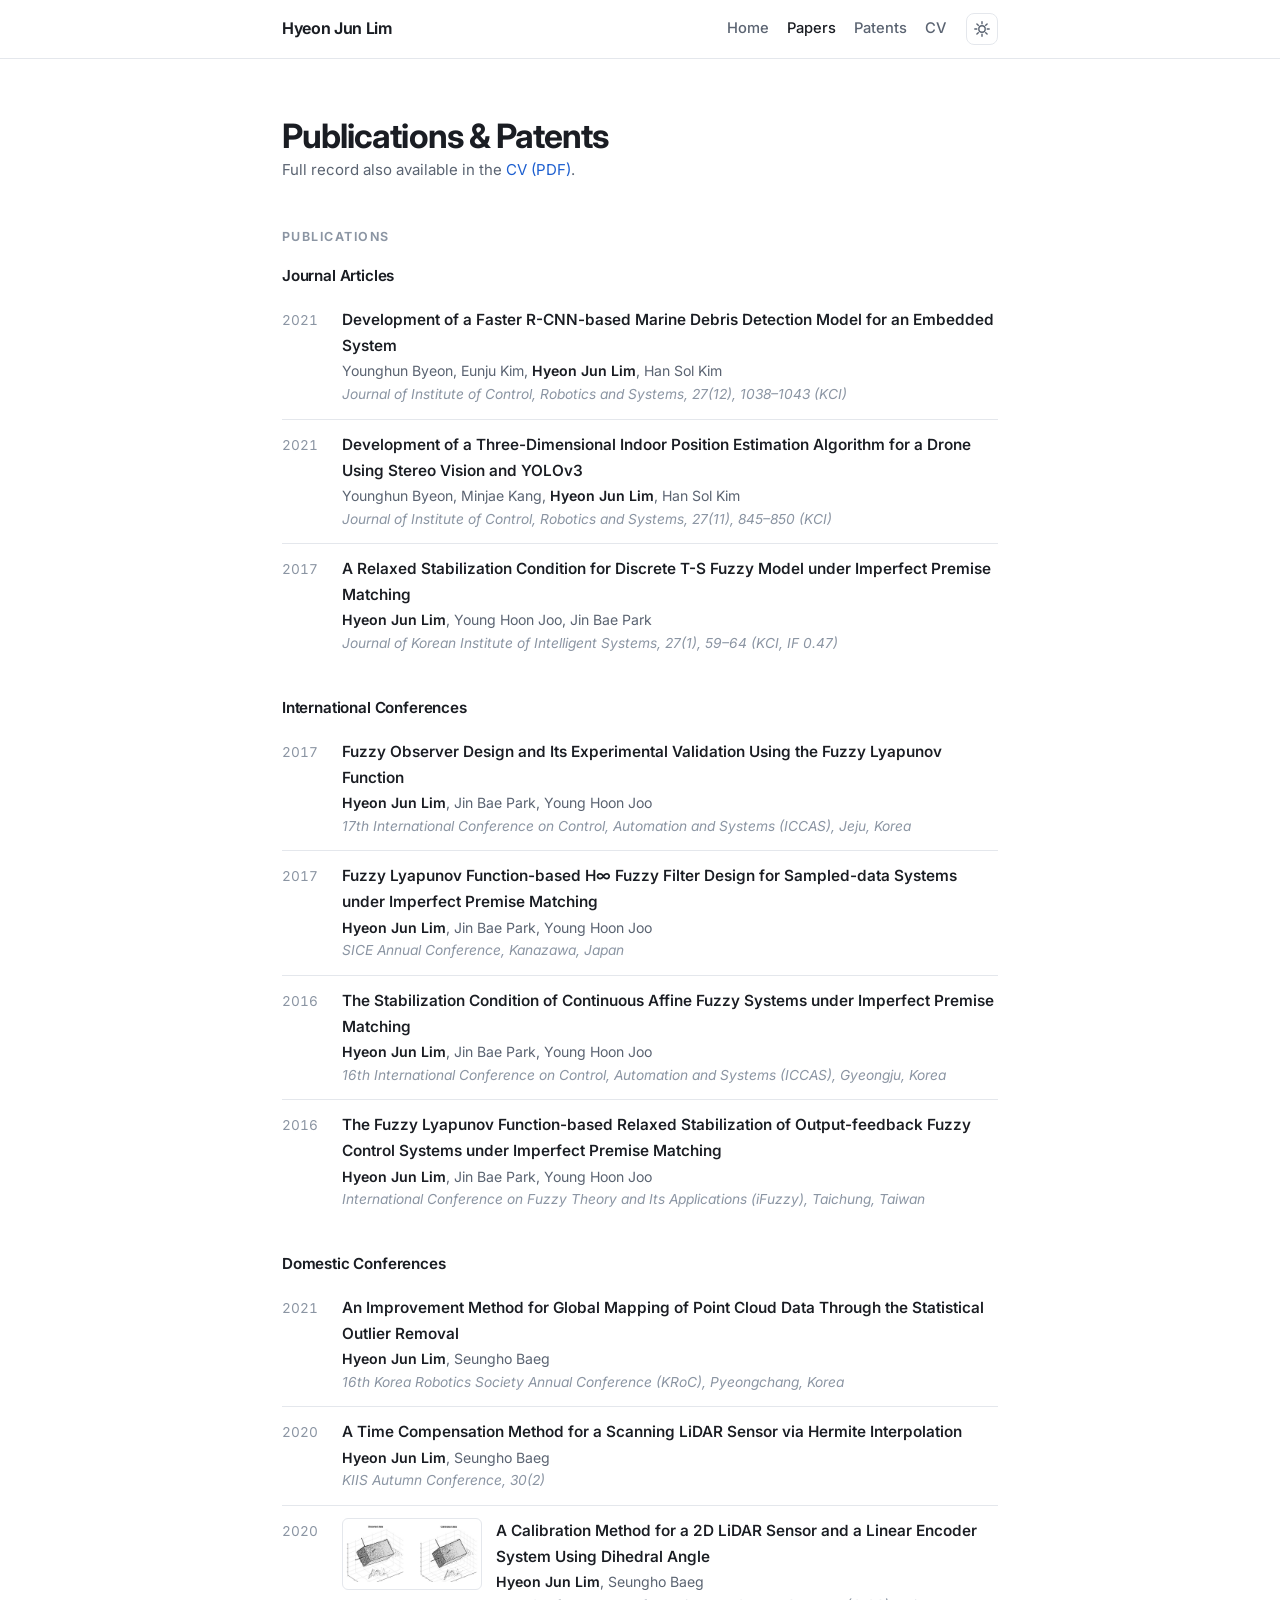
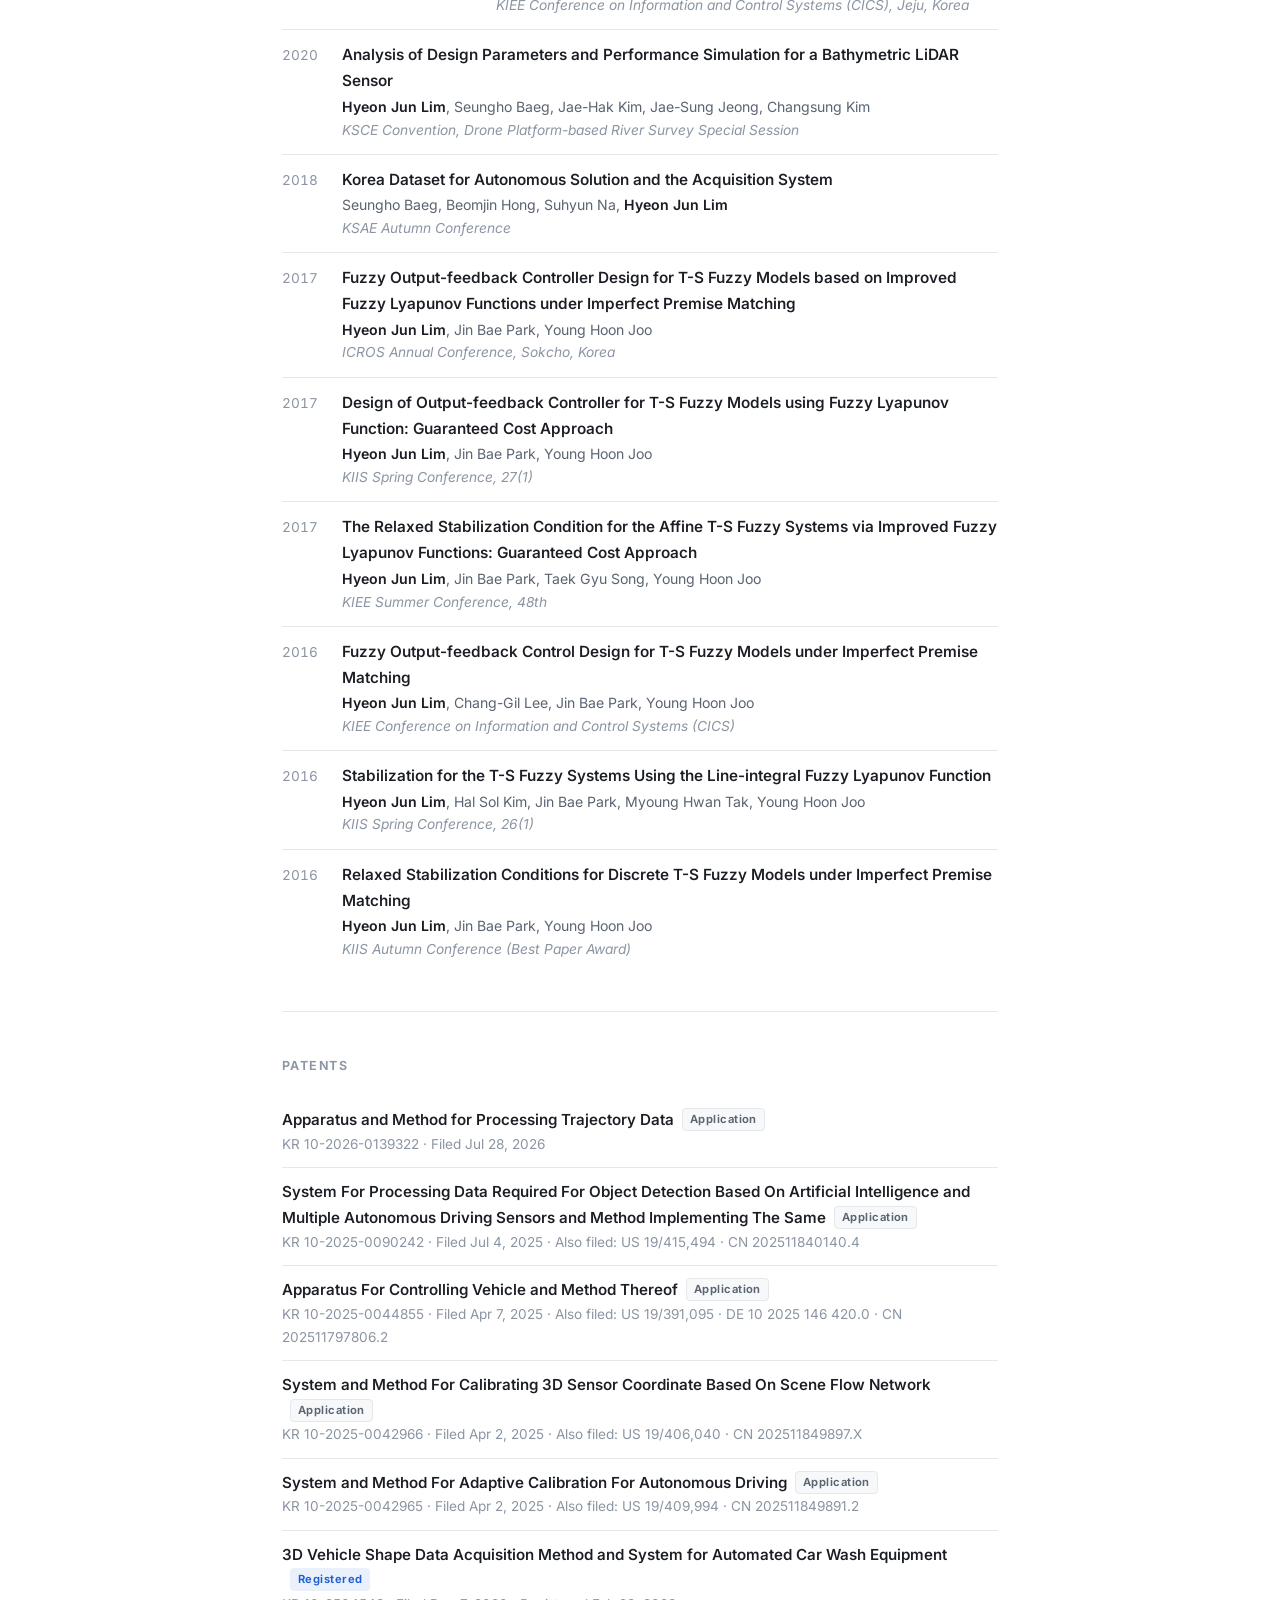
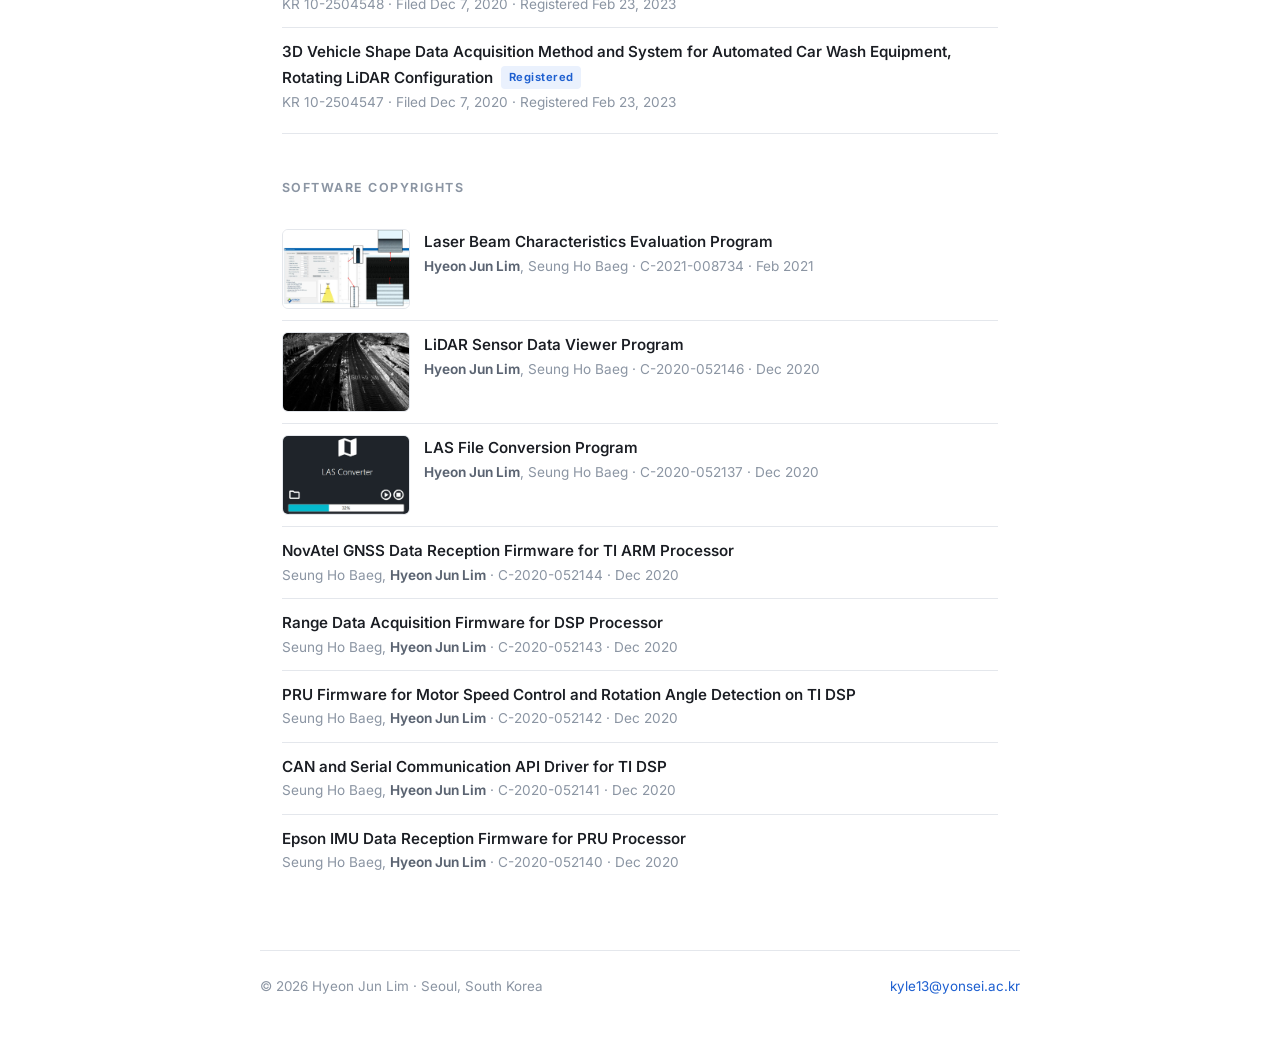
==== publications.html @ a2771a83 "Rebuild publications and patents from the verified archive Reconciled against hjlim_research_output," ====
<!doctype html>
<html lang="en" >
<head>
<meta charset="utf-8">
<meta name="viewport" content="width=device-width, initial-scale=1">
<title>Publications — Hyeon Jun Lim</title>
<meta name="description" content="Publications, patents, and software copyrights by Hyeon Jun Lim.">
<meta name="author" content="Hyeon Jun Lim">
<meta property="og:type" content="website">
<meta property="og:title" content="Publications — Hyeon Jun Lim">
<meta property="og:description" content="Publications, patents, and software copyrights by Hyeon Jun Lim.">
<meta property="og:url" content="https://run-kyle.github.io">
<meta name="twitter:card" content="summary">

<link rel="preconnect" href="https://fonts.googleapis.com">
<link rel="preconnect" href="https://fonts.gstatic.com" crossorigin>
<link href="https://fonts.googleapis.com/css2?family=Inter:wght@400;500;600;700&display=swap" rel="stylesheet">
<link rel="stylesheet" href="assets/css/style.css?v=29887068">
<script>
  // Set the theme before first paint to avoid a flash.
  (function(){try{var t=localStorage.getItem('theme');if(t==='light'||t==='dark')document.documentElement.setAttribute('data-theme',t);}catch(e){}})();
</script>
</head>
<body>

<nav class="nav">
  <div class="nav-inner">
    <a class="nav-brand" href="index.html">Hyeon Jun Lim</a>
    <div class="nav-links"><a href="index.html">Home</a><a href="#publications">Papers</a><a href="#patents">Patents</a><a href="assets/files/cv.pdf">CV</a></div>
    <button class="theme-toggle" type="button" aria-label="Toggle color theme">
      <svg class="icon-sun" viewBox="0 0 16 16" aria-hidden="true"><circle cx="8" cy="8" r="3.2" fill="none" stroke="currentColor" stroke-width="1.4"/><path d="M8 .8v2M8 13.2v2M.8 8h2M13.2 8h2M2.9 2.9l1.4 1.4M11.7 11.7l1.4 1.4M13.1 2.9l-1.4 1.4M4.3 11.7l-1.4 1.4" stroke="currentColor" stroke-width="1.4" stroke-linecap="round"/></svg>
      <svg class="icon-moon" viewBox="0 0 16 16" aria-hidden="true"><path d="M13.5 9.6A5.8 5.8 0 0 1 6.4 2.5a5.8 5.8 0 1 0 7.1 7.1Z" fill="currentColor"/></svg>
    </button>
  </div>
</nav>
<header class="hero wrap" style="display:block;padding-bottom:0">
      <h1 class="hero-name">Publications &amp; Patents</h1>
      <div class="hero-meta">Full record also available in the <a href="assets/files/cv.pdf">CV (PDF)</a>.</div>
    </header>
<main class="wrap">
<section class="section" id="publications"><h2 class="section-title">Publications</h2><div class="pub-group"><h3>Journal Articles</h3><div class="pub">
      <div class="pub-year">2021</div>
      
      <div>
        <div class="pub-title">Development of a Faster R-CNN-based Marine Debris Detection Model for an Embedded System</div>
        <div class="pub-authors">Younghun Byeon, Eunju Kim, <span class="me">Hyeon Jun Lim</span>, Han Sol Kim</div>
        <div class="pub-venue">Journal of Institute of Control, Robotics and Systems, 27(12), 1038–1043 (KCI)</div>
      </div>
    </div>
<div class="pub">
      <div class="pub-year">2021</div>
      
      <div>
        <div class="pub-title">Development of a Three-Dimensional Indoor Position Estimation Algorithm for a Drone Using Stereo Vision and YOLOv3</div>
        <div class="pub-authors">Younghun Byeon, Minjae Kang, <span class="me">Hyeon Jun Lim</span>, Han Sol Kim</div>
        <div class="pub-venue">Journal of Institute of Control, Robotics and Systems, 27(11), 845–850 (KCI)</div>
      </div>
    </div>
<div class="pub">
      <div class="pub-year">2017</div>
      
      <div>
        <div class="pub-title">A Relaxed Stabilization Condition for Discrete T-S Fuzzy Model under Imperfect Premise Matching</div>
        <div class="pub-authors"><span class="me">Hyeon Jun Lim</span>, Young Hoon Joo, Jin Bae Park</div>
        <div class="pub-venue">Journal of Korean Institute of Intelligent Systems, 27(1), 59–64 (KCI, IF 0.47)</div>
      </div>
    </div></div>
<div class="pub-group"><h3>International Conferences</h3><div class="pub">
      <div class="pub-year">2017</div>
      
      <div>
        <div class="pub-title">Fuzzy Observer Design and Its Experimental Validation Using the Fuzzy Lyapunov Function</div>
        <div class="pub-authors"><span class="me">Hyeon Jun Lim</span>, Jin Bae Park, Young Hoon Joo</div>
        <div class="pub-venue">17th International Conference on Control, Automation and Systems (ICCAS), Jeju, Korea</div>
      </div>
    </div>
<div class="pub">
      <div class="pub-year">2017</div>
      
      <div>
        <div class="pub-title">Fuzzy Lyapunov Function-based H∞ Fuzzy Filter Design for Sampled-data Systems under Imperfect Premise Matching</div>
        <div class="pub-authors"><span class="me">Hyeon Jun Lim</span>, Jin Bae Park, Young Hoon Joo</div>
        <div class="pub-venue">SICE Annual Conference, Kanazawa, Japan</div>
      </div>
    </div>
<div class="pub">
      <div class="pub-year">2016</div>
      
      <div>
        <div class="pub-title">The Stabilization Condition of Continuous Affine Fuzzy Systems under Imperfect Premise Matching</div>
        <div class="pub-authors"><span class="me">Hyeon Jun Lim</span>, Jin Bae Park, Young Hoon Joo</div>
        <div class="pub-venue">16th International Conference on Control, Automation and Systems (ICCAS), Gyeongju, Korea</div>
      </div>
    </div>
<div class="pub">
      <div class="pub-year">2016</div>
      
      <div>
        <div class="pub-title">The Fuzzy Lyapunov Function-based Relaxed Stabilization of Output-feedback Fuzzy Control Systems under Imperfect Premise Matching</div>
        <div class="pub-authors"><span class="me">Hyeon Jun Lim</span>, Jin Bae Park, Young Hoon Joo</div>
        <div class="pub-venue">International Conference on Fuzzy Theory and Its Applications (iFuzzy), Taichung, Taiwan</div>
      </div>
    </div></div>
<div class="pub-group"><h3>Domestic Conferences</h3><div class="pub">
      <div class="pub-year">2021</div>
      
      <div>
        <div class="pub-title">An Improvement Method for Global Mapping of Point Cloud Data Through the Statistical Outlier Removal</div>
        <div class="pub-authors"><span class="me">Hyeon Jun Lim</span>, Seungho Baeg</div>
        <div class="pub-venue">16th Korea Robotics Society Annual Conference (KRoC), Pyeongchang, Korea</div>
      </div>
    </div>
<div class="pub">
      <div class="pub-year">2020</div>
      
      <div>
        <div class="pub-title">A Time Compensation Method for a Scanning LiDAR Sensor via Hermite Interpolation</div>
        <div class="pub-authors"><span class="me">Hyeon Jun Lim</span>, Seungho Baeg</div>
        <div class="pub-venue">KIIS Autumn Conference, 30(2)</div>
      </div>
    </div>
<div class="pub">
      <div class="pub-year">2020</div>
      <img class="pub-thumb" src="assets/img/pubs/dihedral-calibration.jpg" alt="Figure from A Calibration Method for a 2D LiDAR Sensor and a Linear Encoder System Using Dihedral Angle" loading="lazy">
      <div>
        <div class="pub-title">A Calibration Method for a 2D LiDAR Sensor and a Linear Encoder System Using Dihedral Angle</div>
        <div class="pub-authors"><span class="me">Hyeon Jun Lim</span>, Seungho Baeg</div>
        <div class="pub-venue">KIEE Conference on Information and Control Systems (CICS), Jeju, Korea</div>
      </div>
    </div>
<div class="pub">
      <div class="pub-year">2020</div>
      
      <div>
        <div class="pub-title">Analysis of Design Parameters and Performance Simulation for a Bathymetric LiDAR Sensor</div>
        <div class="pub-authors"><span class="me">Hyeon Jun Lim</span>, Seungho Baeg, Jae-Hak Kim, Jae-Sung Jeong, Changsung Kim</div>
        <div class="pub-venue">KSCE Convention, Drone Platform-based River Survey Special Session</div>
      </div>
    </div>
<div class="pub">
      <div class="pub-year">2018</div>
      
      <div>
        <div class="pub-title">Korea Dataset for Autonomous Solution and the Acquisition System</div>
        <div class="pub-authors">Seungho Baeg, Beomjin Hong, Suhyun Na, <span class="me">Hyeon Jun Lim</span></div>
        <div class="pub-venue">KSAE Autumn Conference</div>
      </div>
    </div>
<div class="pub">
      <div class="pub-year">2017</div>
      
      <div>
        <div class="pub-title">Fuzzy Output-feedback Controller Design for T-S Fuzzy Models based on Improved Fuzzy Lyapunov Functions under Imperfect Premise Matching</div>
        <div class="pub-authors"><span class="me">Hyeon Jun Lim</span>, Jin Bae Park, Young Hoon Joo</div>
        <div class="pub-venue">ICROS Annual Conference, Sokcho, Korea</div>
      </div>
    </div>
<div class="pub">
      <div class="pub-year">2017</div>
      
      <div>
        <div class="pub-title">Design of Output-feedback Controller for T-S Fuzzy Models using Fuzzy Lyapunov Function: Guaranteed Cost Approach</div>
        <div class="pub-authors"><span class="me">Hyeon Jun Lim</span>, Jin Bae Park, Young Hoon Joo</div>
        <div class="pub-venue">KIIS Spring Conference, 27(1)</div>
      </div>
    </div>
<div class="pub">
      <div class="pub-year">2017</div>
      
      <div>
        <div class="pub-title">The Relaxed Stabilization Condition for the Affine T-S Fuzzy Systems via Improved Fuzzy Lyapunov Functions: Guaranteed Cost Approach</div>
        <div class="pub-authors"><span class="me">Hyeon Jun Lim</span>, Jin Bae Park, Taek Gyu Song, Young Hoon Joo</div>
        <div class="pub-venue">KIEE Summer Conference, 48th</div>
      </div>
    </div>
<div class="pub">
      <div class="pub-year">2016</div>
      
      <div>
        <div class="pub-title">Fuzzy Output-feedback Control Design for T-S Fuzzy Models under Imperfect Premise Matching</div>
        <div class="pub-authors"><span class="me">Hyeon Jun Lim</span>, Chang-Gil Lee, Jin Bae Park, Young Hoon Joo</div>
        <div class="pub-venue">KIEE Conference on Information and Control Systems (CICS)</div>
      </div>
    </div>
<div class="pub">
      <div class="pub-year">2016</div>
      
      <div>
        <div class="pub-title">Stabilization for the T-S Fuzzy Systems Using the Line-integral Fuzzy Lyapunov Function</div>
        <div class="pub-authors"><span class="me">Hyeon Jun Lim</span>, Hal Sol Kim, Jin Bae Park, Myoung Hwan Tak, Young Hoon Joo</div>
        <div class="pub-venue">KIIS Spring Conference, 26(1)</div>
      </div>
    </div>
<div class="pub">
      <div class="pub-year">2016</div>
      
      <div>
        <div class="pub-title">Relaxed Stabilization Conditions for Discrete T-S Fuzzy Models under Imperfect Premise Matching</div>
        <div class="pub-authors"><span class="me">Hyeon Jun Lim</span>, Jin Bae Park, Young Hoon Joo</div>
        <div class="pub-venue">KIIS Autumn Conference (Best Paper Award)</div>
      </div>
    </div></div></section>
<section class="section" id="patents"><h2 class="section-title">Patents</h2><div class="row">
    <div class="row-title">Apparatus and Method for Processing Trajectory Data<span class="badge">Application</span></div>
    <div class="row-meta">KR 10-2026-0139322 · Filed Jul 28, 2026</div>
  </div>
<div class="row">
    <div class="row-title">System For Processing Data Required For Object Detection Based On Artificial Intelligence and Multiple Autonomous Driving Sensors and Method Implementing The Same<span class="badge">Application</span></div>
    <div class="row-meta">KR 10-2025-0090242 · Filed Jul 4, 2025 · Also filed: US 19/415,494 · CN 202511840140.4</div>
  </div>
<div class="row">
    <div class="row-title">Apparatus For Controlling Vehicle and Method Thereof<span class="badge">Application</span></div>
    <div class="row-meta">KR 10-2025-0044855 · Filed Apr 7, 2025 · Also filed: US 19/391,095 · DE 10 2025 146 420.0 · CN 202511797806.2</div>
  </div>
<div class="row">
    <div class="row-title">System and Method For Calibrating 3D Sensor Coordinate Based On Scene Flow Network<span class="badge">Application</span></div>
    <div class="row-meta">KR 10-2025-0042966 · Filed Apr 2, 2025 · Also filed: US 19/406,040 · CN 202511849897.X</div>
  </div>
<div class="row">
    <div class="row-title">System and Method For Adaptive Calibration For Autonomous Driving<span class="badge">Application</span></div>
    <div class="row-meta">KR 10-2025-0042965 · Filed Apr 2, 2025 · Also filed: US 19/409,994 · CN 202511849891.2</div>
  </div>
<div class="row">
    <div class="row-title">3D Vehicle Shape Data Acquisition Method and System for Automated Car Wash Equipment<span class="badge badge--granted">Registered</span></div>
    <div class="row-meta">KR 10-2504548 · Filed Dec 7, 2020 · Registered Feb 23, 2023</div>
  </div>
<div class="row">
    <div class="row-title">3D Vehicle Shape Data Acquisition Method and System for Automated Car Wash Equipment, Rotating LiDAR Configuration<span class="badge badge--granted">Registered</span></div>
    <div class="row-meta">KR 10-2504547 · Filed Dec 7, 2020 · Registered Feb 23, 2023</div>
  </div></section>
<section class="section" id="software"><h2 class="section-title">Software Copyrights</h2><div class="row row--media">
    <img class="sw-thumb" src="assets/img/sw/laser-beam-evaluation.jpg" alt="Screen from Laser Beam Characteristics Evaluation Program" loading="lazy">
    <div>
      <div class="row-title">Laser Beam Characteristics Evaluation Program</div>
      <div class="row-meta"><span class="me">Hyeon Jun Lim</span>, Seung Ho Baeg · C-2021-008734 · Feb 2021</div>
    </div>
  </div>
<div class="row row--media">
    <img class="sw-thumb" src="assets/img/sw/lidar-data-viewer.jpg" alt="Screen from LiDAR Sensor Data Viewer Program" loading="lazy">
    <div>
      <div class="row-title">LiDAR Sensor Data Viewer Program</div>
      <div class="row-meta"><span class="me">Hyeon Jun Lim</span>, Seung Ho Baeg · C-2020-052146 · Dec 2020</div>
    </div>
  </div>
<div class="row row--media">
    <img class="sw-thumb" src="assets/img/sw/las-converter.jpg" alt="Screen from LAS File Conversion Program" loading="lazy">
    <div>
      <div class="row-title">LAS File Conversion Program</div>
      <div class="row-meta"><span class="me">Hyeon Jun Lim</span>, Seung Ho Baeg · C-2020-052137 · Dec 2020</div>
    </div>
  </div>
<div class="row row--media">
    
    <div>
      <div class="row-title">NovAtel GNSS Data Reception Firmware for TI ARM Processor</div>
      <div class="row-meta">Seung Ho Baeg, <span class="me">Hyeon Jun Lim</span> · C-2020-052144 · Dec 2020</div>
    </div>
  </div>
<div class="row row--media">
    
    <div>
      <div class="row-title">Range Data Acquisition Firmware for DSP Processor</div>
      <div class="row-meta">Seung Ho Baeg, <span class="me">Hyeon Jun Lim</span> · C-2020-052143 · Dec 2020</div>
    </div>
  </div>
<div class="row row--media">
    
    <div>
      <div class="row-title">PRU Firmware for Motor Speed Control and Rotation Angle Detection on TI DSP</div>
      <div class="row-meta">Seung Ho Baeg, <span class="me">Hyeon Jun Lim</span> · C-2020-052142 · Dec 2020</div>
    </div>
  </div>
<div class="row row--media">
    
    <div>
      <div class="row-title">CAN and Serial Communication API Driver for TI DSP</div>
      <div class="row-meta">Seung Ho Baeg, <span class="me">Hyeon Jun Lim</span> · C-2020-052141 · Dec 2020</div>
    </div>
  </div>
<div class="row row--media">
    
    <div>
      <div class="row-title">Epson IMU Data Reception Firmware for PRU Processor</div>
      <div class="row-meta">Seung Ho Baeg, <span class="me">Hyeon Jun Lim</span> · C-2020-052140 · Dec 2020</div>
    </div>
  </div></section>


</main>

<footer class="footer wrap">
  <div>© 2026 Hyeon Jun Lim · Seoul, South Korea</div>
  <div><a href="mailto:kyle13@yonsei.ac.kr">kyle13@yonsei.ac.kr</a></div>
</footer>
<script src="assets/js/main.js?v=89ead898"></script>
</body>
</html>
---- assets/css/style.css ----
/* ============================================================
   Hyeon Jun Lim — personal site
   Palette + layout tokens
   ============================================================ */
:root {
  --bg:            #ffffff;
  --bg-soft:       #f7f8fa;
  --bg-elev:       #ffffff;
  --text:          #1a1d23;
  --text-muted:    #5b6472;
  --text-faint:    #8b95a3;
  --border:        #e4e7ec;
  --border-strong: #cfd4dc;
  --accent:        #1d5fd0;
  --accent-soft:   #eaf1fd;
  --shadow:        0 1px 2px rgba(16,24,40,.05), 0 4px 16px rgba(16,24,40,.06);
  --radius:        12px;
  --maxw:          760px;
  --font-sans:     "Inter", -apple-system, BlinkMacSystemFont, "Segoe UI", "Pretendard", "Apple SD Gothic Neo", "Noto Sans KR", sans-serif;
  --font-serif:    "Iowan Old Style", "Palatino Linotype", Georgia, serif;
}

:root[data-theme="dark"] {
  --bg:            #0f1216;
  --bg-soft:       #161a20;
  --bg-elev:       #171b22;
  --text:          #e6e9ee;
  --text-muted:    #a4adbb;
  --text-faint:    #7a8494;
  --border:        #262c36;
  --border-strong: #363d49;
  --accent:        #6fa5ff;
  --accent-soft:   #17233a;
  --shadow:        0 1px 2px rgba(0,0,0,.4), 0 4px 18px rgba(0,0,0,.35);
}

@media (prefers-color-scheme: dark) {
  :root:not([data-theme="light"]) {
    --bg:            #0f1216;
    --bg-soft:       #161a20;
    --bg-elev:       #171b22;
    --text:          #e6e9ee;
    --text-muted:    #a4adbb;
    --text-faint:    #7a8494;
    --border:        #262c36;
    --border-strong: #363d49;
    --accent:        #6fa5ff;
    --accent-soft:   #17233a;
    --shadow:        0 1px 2px rgba(0,0,0,.4), 0 4px 18px rgba(0,0,0,.35);
  }
}

* { box-sizing: border-box; }

html { -webkit-text-size-adjust: 100%; scroll-behavior: smooth; scroll-padding-top: 84px; }

body {
  margin: 0;
  background: var(--bg);
  color: var(--text);
  font-family: var(--font-sans);
  font-size: 16px;
  line-height: 1.7;
  -webkit-font-smoothing: antialiased;
  transition: background-color .2s ease, color .2s ease;
}

a { color: var(--accent); text-decoration: none; }
a:hover { text-decoration: underline; text-underline-offset: 2px; }

img { max-width: 100%; }

h1, h2, h3, h4 { line-height: 1.25; margin: 0; font-weight: 650; letter-spacing: -.011em; }

/* ---------- Layout ---------- */
.wrap { max-width: var(--maxw); margin: 0 auto; padding: 0 22px; }

.section { padding: 46px 0 8px; }
.section + .section { border-top: 1px solid var(--border); }

.section-title {
  font-size: .78rem;
  text-transform: uppercase;
  letter-spacing: .12em;
  color: var(--text-faint);
  font-weight: 650;
  margin-bottom: 22px;
}

/* ---------- Nav ---------- */
.nav {
  position: sticky; top: 0; z-index: 50;
  background: color-mix(in srgb, var(--bg) 86%, transparent);
  backdrop-filter: saturate(180%) blur(12px);
  border-bottom: 1px solid var(--border);
}
.nav-inner {
  max-width: var(--maxw); margin: 0 auto; padding: 0 22px;
  height: 58px; display: flex; align-items: center; gap: 20px;
}
.nav-brand { font-weight: 650; letter-spacing: -.02em; color: var(--text); margin-right: auto; }
.nav-brand:hover { text-decoration: none; color: var(--accent); }
.nav-links { display: flex; gap: 18px; align-items: center; }
.nav-links a { color: var(--text-muted); font-size: .92rem; font-weight: 500; }
.nav-links a:hover, .nav-links a.active { color: var(--text); text-decoration: none; }
.theme-toggle {
  background: none; border: 1px solid var(--border); color: var(--text-muted);
  width: 32px; height: 32px; border-radius: 8px; cursor: pointer;
  display: inline-flex; align-items: center; justify-content: center; padding: 0;
}
.theme-toggle:hover { color: var(--text); border-color: var(--border-strong); }
.theme-toggle svg { width: 16px; height: 16px; }
:root[data-theme="dark"] .icon-sun { display: none; }
.icon-moon { display: none; }
:root[data-theme="dark"] .icon-moon { display: block; }
@media (prefers-color-scheme: dark) {
  :root:not([data-theme="light"]) .icon-sun { display: none; }
  :root:not([data-theme="light"]) .icon-moon { display: block; }
}

/* ---------- Hero ---------- */
/* Keep .wrap's horizontal padding — the shorthand would otherwise zero it,
   which shows up as the header touching both edges on narrow screens. */
.hero { padding: 56px 22px 6px; display: flex; gap: 32px; align-items: flex-start; }
.hero-photo {
  width: 156px; height: 156px; flex: none; border-radius: 50%;
  object-fit: cover; border: 1px solid var(--border); box-shadow: var(--shadow);
  background: var(--bg-soft);
}
.hero-photo--placeholder {
  display: flex; align-items: center; justify-content: center;
  font-family: var(--font-sans); font-size: 2.4rem; font-weight: 600; color: var(--text-faint);
  letter-spacing: .02em;
}
.hero-name { font-family: var(--font-sans); font-size: 2.1rem; font-weight: 700; letter-spacing: -.028em; }
.hero-name .local { color: var(--text-faint); font-size: 1.15rem; font-weight: 400; margin-left: 10px; }
.hero-role { color: var(--text); font-weight: 550; margin-top: 8px; }
.hero-meta { color: var(--text-muted); font-size: .94rem; }

.links { display: flex; flex-wrap: wrap; gap: 8px; margin-top: 16px; }
.link-chip {
  display: inline-flex; align-items: center; gap: 7px;
  padding: 5px 11px; border: 1px solid var(--border); border-radius: 999px;
  font-size: .85rem; color: var(--text-muted); background: var(--bg-elev);
}
.link-chip:hover { color: var(--accent); border-color: var(--accent); text-decoration: none; }
.link-chip svg { width: 14px; height: 14px; }

.bio p { margin: 0 0 14px; color: var(--text-muted); }
.bio strong { color: var(--text); font-weight: 600; }

/* ---------- Tags ---------- */
.tags { display: flex; flex-wrap: wrap; gap: 7px; }
.tag {
  font-size: .78rem; padding: 3px 10px; border-radius: 6px;
  background: var(--accent-soft); color: var(--accent); font-weight: 500;
}
.tag--plain { background: var(--bg-soft); color: var(--text-muted); border: 1px solid var(--border); }

/* ---------- News ---------- */
.news { list-style: none; margin: 0; padding: 0; }
.news li { display: flex; gap: 16px; align-items: flex-start; padding: 9px 0; border-bottom: 1px dashed var(--border); font-size: .94rem; }
.news li:last-child { border-bottom: 0; }
.news .date { flex: none; width: 88px; color: var(--text-faint); font-variant-numeric: tabular-nums; font-size: .86rem; padding-top: 1px; }
.news .text { color: var(--text-muted); }
.news .text { flex: 1; }
.news .text strong { color: var(--text); font-weight: 600; }
.news-thumb {
  flex: none; width: 92px; height: 66px; object-fit: cover; object-position: center;
  border-radius: 6px; border: 1px solid var(--border); background: var(--bg-soft);
}

/* ---------- Entry list (education / experience) ---------- */
.entry { padding: 14px 0; border-bottom: 1px solid var(--border); }
.entry:last-child { border-bottom: 0; }
.entry-head { display: flex; justify-content: space-between; gap: 16px; align-items: baseline; }
.entry-title { font-weight: 600; font-size: 1rem; }
.entry-period { flex: none; color: var(--text-faint); font-size: .85rem; font-variant-numeric: tabular-nums; }
.entry-sub { color: var(--text-muted); font-size: .93rem; }
.entry-notes { margin: 8px 0 0; padding-left: 18px; color: var(--text-muted); font-size: .9rem; }
.entry-notes li { margin-bottom: 3px; }
.entry-roles { list-style: none; margin: 6px 0 0; padding: 0; }
.entry-roles li { display: flex; justify-content: space-between; gap: 16px; color: var(--text-muted); font-size: .93rem; padding: 2px 0; }

/* ---------- Project cards ---------- */
.project {
  padding: 17px 19px; border: 1px solid var(--border); border-radius: var(--radius);
  background: var(--bg-elev); margin-bottom: 11px; transition: border-color .15s ease;
}
.project:hover { border-color: var(--border-strong); }
.project-head { display: flex; justify-content: space-between; gap: 16px; align-items: baseline; margin-bottom: 4px; }
.project-title { font-size: 1.02rem; font-weight: 620; }
.project-org { color: var(--text-faint); font-size: .86rem; margin-bottom: 10px; }
.project-summary { margin: 0 0 12px; color: var(--text-muted); font-size: .92rem; }
/* ---------- Demos ---------- */
.demo { margin: 0 0 26px; }
.demo:last-child { margin-bottom: 8px; }
/* Demo media ranges from 1.1:1 to 2.5:1. Fitting each to a height left the
   widths ragged, so they share one frame and letterbox inside it. */
.demo-frame {
  width: 100%; aspect-ratio: 16 / 9; border-radius: 10px; overflow: hidden;
  border: 1px solid var(--border); background: #000;
  display: flex; align-items: center; justify-content: center;
}
.demo-media { max-width: 100%; max-height: 100%; width: auto; height: auto; display: block; }
.demo-frame iframe { width: 100%; height: 100%; border: 0; }
.demo-title { font-size: 1rem; font-weight: 620; margin-top: 14px; }
.demo-project { color: var(--text-faint); font-size: .82rem; margin-top: 3px; }
.demo-description { color: var(--text-muted); font-size: .92rem; margin: 9px 0 0; }

/* ---------- Publications ---------- */
.pub-group { margin-bottom: 30px; }
.pub-group h3 { font-size: .95rem; color: var(--text); margin-bottom: 10px; font-weight: 620; }
.pub { display: flex; gap: 14px; padding: 12px 0; border-bottom: 1px solid var(--border); }
.pub:last-child { border-bottom: 0; }
.pub-year { flex: none; width: 46px; color: var(--text-faint); font-size: .85rem; font-variant-numeric: tabular-nums; padding-top: 2px; }
/* Figures here are light line art; the tile keeps a white ground in both
   themes so the strokes stay visible. */
.pub-thumb {
  flex: none; width: 140px; height: 72px; object-fit: contain; padding: 3px;
  border-radius: 6px; border: 1px solid var(--border); background: #fff;
}
@media (max-width: 640px) { .pub-thumb { display: none; } }
.pub-title { font-weight: 570; font-size: .96rem; }
.pub-authors { color: var(--text-muted); font-size: .88rem; }
.pub-authors .me { color: var(--text); font-weight: 620; }
.row-meta .me { color: var(--text-muted); font-weight: 650; }
.pub-venue { color: var(--text-faint); font-size: .86rem; font-style: italic; }

/* ---------- Simple rows (patents, copyrights, service) ---------- */
.row { padding: 11px 0; border-bottom: 1px solid var(--border); }
.row:last-child { border-bottom: 0; }
.row-title { font-weight: 570; font-size: .95rem; }
.row-meta { color: var(--text-faint); font-size: .85rem; }
/* Rows that carry a screen of the registered software. Thumbnails are
   authored at the tile ratio, so cover fills them without cropping. */
.row--media { display: flex; gap: 14px; align-items: flex-start; }
.sw-thumb {
  flex: none; width: 128px; height: 80px; object-fit: cover;
  border-radius: 6px; border: 1px solid var(--border); background: var(--bg-soft);
}
@media (max-width: 640px) { .sw-thumb { display: none; } }

.badge {
  display: inline-block; font-size: .7rem; font-weight: 650; letter-spacing: .04em;
  padding: 1px 7px; border-radius: 4px; vertical-align: 2px; margin-left: 8px;
  background: var(--bg-soft); color: var(--text-muted); border: 1px solid var(--border);
}
.badge--granted { background: var(--accent-soft); color: var(--accent); border-color: transparent; }

/* ---------- Skills ---------- */
.skill-row { display: flex; gap: 16px; padding: 10px 0; border-bottom: 1px solid var(--border); align-items: baseline; }
.skill-row:last-child { border-bottom: 0; }
.skill-group { flex: none; width: 170px; color: var(--text-muted); font-size: .88rem; font-weight: 550; }

/* ---------- Two-column grids ---------- */
.grid-2 { display: grid; grid-template-columns: 1fr 1fr; gap: 0 36px; }

/* ---------- Details / collapsible ---------- */
details.more { margin-top: 10px; }
details.more > summary {
  cursor: pointer; color: var(--text-muted); font-size: .88rem; list-style: none;
  display: inline-flex; align-items: center; gap: 6px; user-select: none;
}
details.more > summary::-webkit-details-marker { display: none; }
details.more > summary::after { content: "▾"; font-size: .7rem; transition: transform .15s ease; }
details.more[open] > summary::after { transform: rotate(180deg); }
details.more > summary:hover { color: var(--accent); }

/* ---------- Lightbox ---------- */
.zoomable { cursor: zoom-in; }
.zoomable:focus-visible { outline: 2px solid var(--accent); outline-offset: 3px; }

/* Visible whenever it is not hidden, so it can never get stuck transparent.
   The fade is an animation that replays each time display leaves none.
   The [hidden] rule is required: display:flex would otherwise beat the user
   agent's [hidden] rule and leave an invisible overlay eating every click. */
.lightbox {
  position: fixed; inset: 0; z-index: 100;
  background: rgba(8, 10, 14, .93);
  display: flex; align-items: center; justify-content: center;
  padding: 40px 24px;
  opacity: 1;
  animation: lightbox-in .16s ease;
}
.lightbox[hidden] { display: none; }
@keyframes lightbox-in { from { opacity: 0 } to { opacity: 1 } }
.lightbox img, .lightbox video {
  max-width: 100%; max-height: 100%; width: auto; height: auto;
  display: block; border-radius: 8px; box-shadow: 0 12px 60px rgba(0, 0, 0, .65);
}
.lightbox-close {
  position: absolute; top: 16px; right: 18px; width: 40px; height: 40px;
  display: flex; align-items: center; justify-content: center;
  border: 1px solid rgba(255, 255, 255, .28); border-radius: 50%;
  background: rgba(0, 0, 0, .45); color: #fff;
  font-size: 22px; line-height: 1; cursor: pointer;
}
.lightbox-close:hover { background: rgba(0, 0, 0, .75); border-color: rgba(255, 255, 255, .5); }
body.lightbox-open { overflow: hidden; }

@media (max-width: 640px) { .lightbox { padding: 52px 12px 24px; } }

/* ---------- Footer ---------- */
.footer {
  margin-top: 56px; border-top: 1px solid var(--border); padding: 24px 0 40px;
  color: var(--text-faint); font-size: .84rem;
  display: flex; justify-content: space-between; gap: 12px; flex-wrap: wrap;
}

/* ---------- Responsive ---------- */
@media (max-width: 640px) {
  .hero { flex-direction: column; gap: 20px; padding-top: 36px; }
  .hero-photo { width: 124px; height: 124px; }
  .hero-name { font-size: 1.8rem; }
  .hero-name .local { display: block; margin: 4px 0 0; }
  .grid-2 { grid-template-columns: 1fr; }
  .skill-row { flex-direction: column; gap: 6px; }
  .skill-group { width: auto; }
  .news li { flex-wrap: wrap; gap: 4px 12px; }
  .news .date { width: 100%; }
  .news .text { flex: 1 1 60%; }
  .news-thumb { width: 78px; height: 56px; }
  .entry-head, .project-head { flex-direction: column; gap: 2px; }
  .nav-links { gap: 13px; }
  .nav-links a { font-size: .86rem; }
}

@media print {
  .nav, .theme-toggle, .footer { display: none; }
  body { font-size: 11pt; }
}
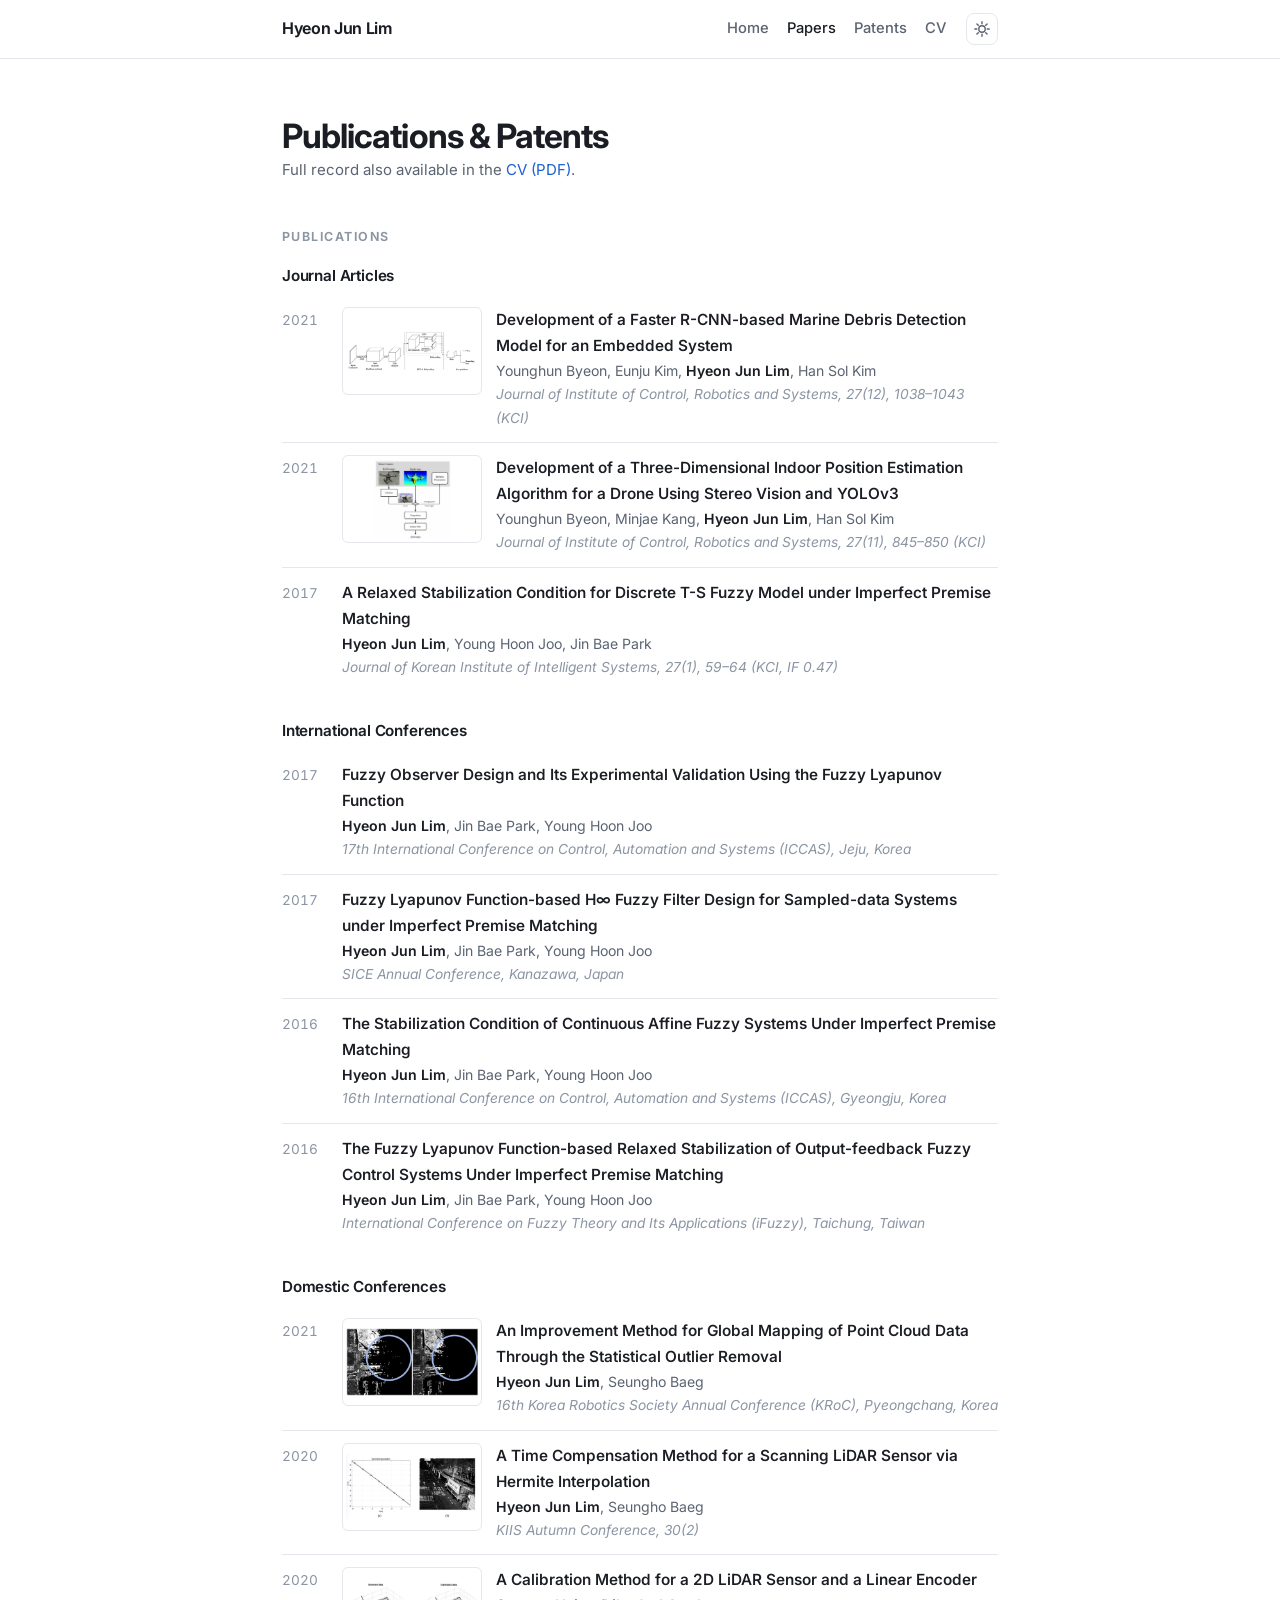
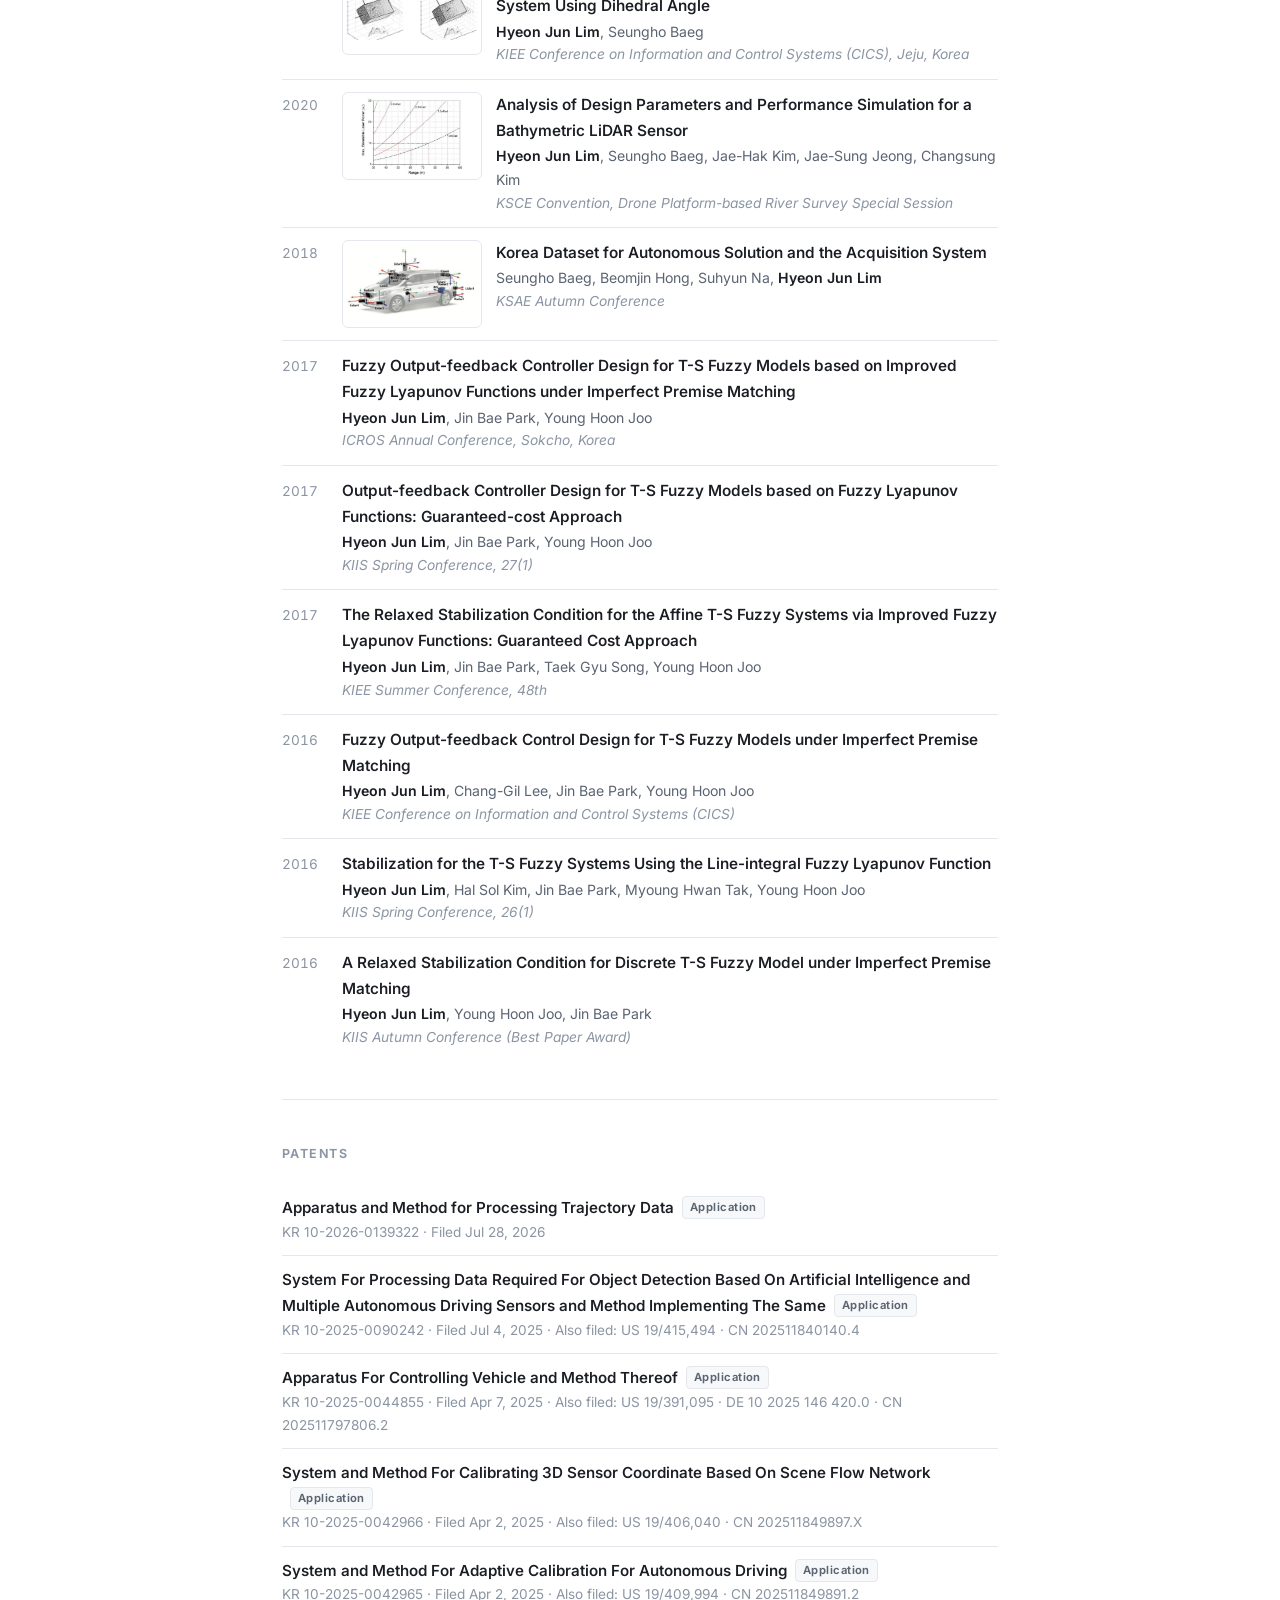
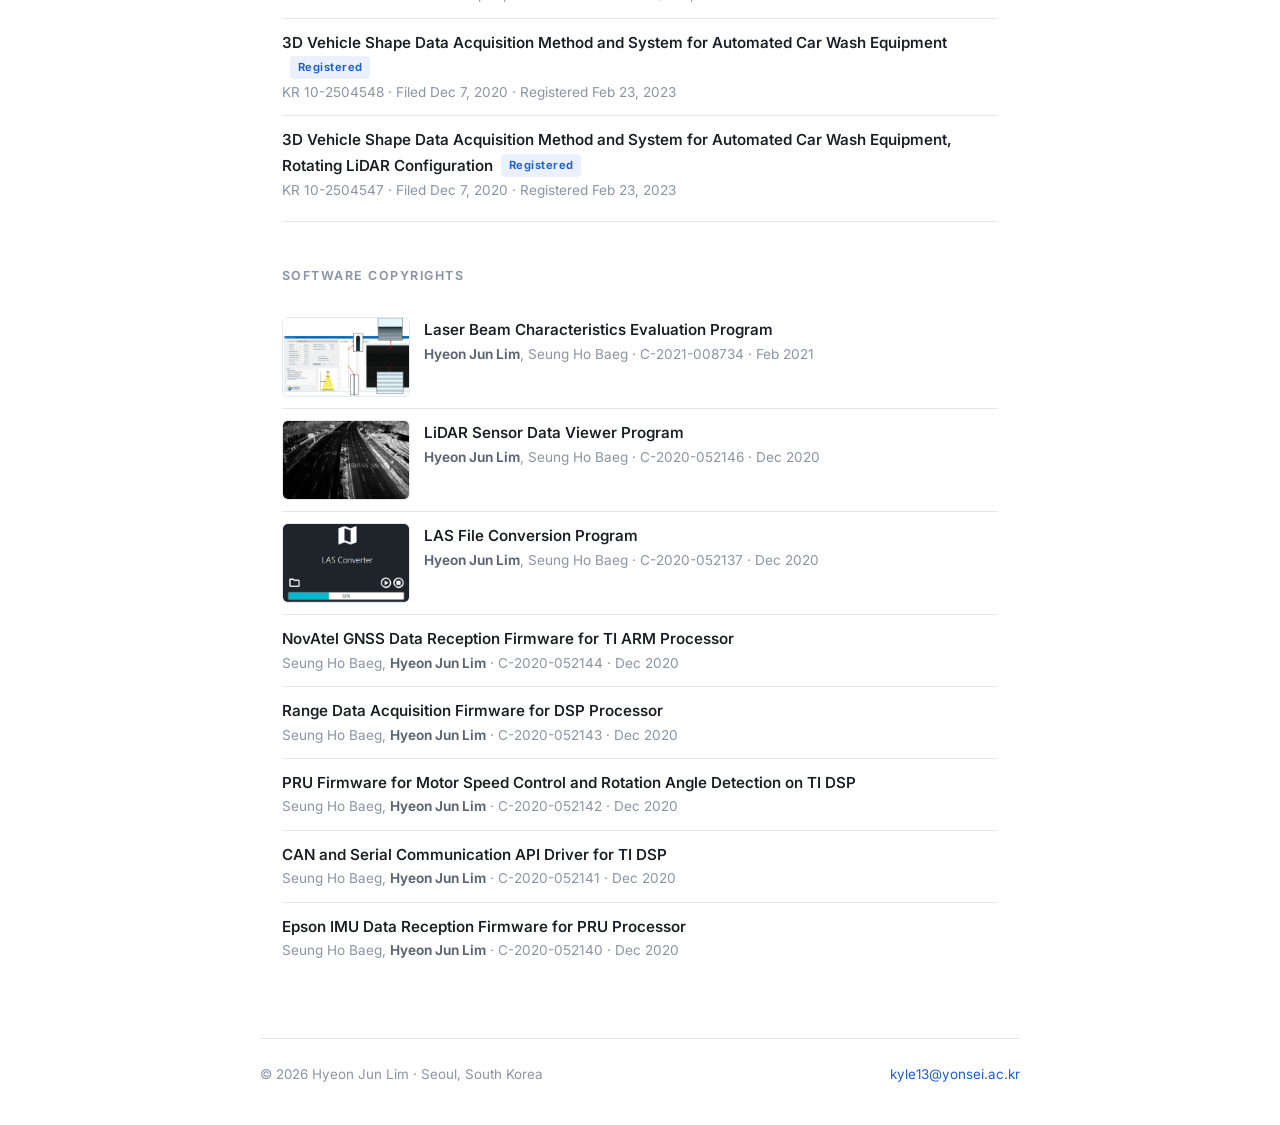
==== commit 628fb6d8: "Add paper figures and take the last title corrections Six thumbnails from the archive are wired to t" ====
--- a/publications.html
+++ b/publications.html
@@ -15,7 +15,7 @@
 <link rel="preconnect" href="https://fonts.googleapis.com">
 <link rel="preconnect" href="https://fonts.gstatic.com" crossorigin>
 <link href="https://fonts.googleapis.com/css2?family=Inter:wght@400;500;600;700&display=swap" rel="stylesheet">
-<link rel="stylesheet" href="assets/css/style.css?v=29887068">
+<link rel="stylesheet" href="assets/css/style.css?v=5536d913">
 <script>
   // Set the theme before first paint to avoid a flash.
   (function(){try{var t=localStorage.getItem('theme');if(t==='light'||t==='dark')document.documentElement.setAttribute('data-theme',t);}catch(e){}})();
@@ -40,7 +40,7 @@
 <main class="wrap">
 <section class="section" id="publications"><h2 class="section-title">Publications</h2><div class="pub-group"><h3>Journal Articles</h3><div class="pub">
       <div class="pub-year">2021</div>
-      
+      <img class="pub-thumb" src="assets/img/pubs/2021-marine-debris-detection.jpg" alt="Figure from Development of a Faster R-CNN-based Marine Debris Detection Model for an Embedded System" loading="lazy">
       <div>
         <div class="pub-title">Development of a Faster R-CNN-based Marine Debris Detection Model for an Embedded System</div>
         <div class="pub-authors">Younghun Byeon, Eunju Kim, <span class="me">Hyeon Jun Lim</span>, Han Sol Kim</div>
@@ -49,7 +49,7 @@
     </div>
 <div class="pub">
       <div class="pub-year">2021</div>
-      
+      <img class="pub-thumb" src="assets/img/pubs/2021-drone-indoor-positioning.jpg" alt="Figure from Development of a Three-Dimensional Indoor Position Estimation Algorithm for a Drone Using Stereo Vision and YOLOv3" loading="lazy">
       <div>
         <div class="pub-title">Development of a Three-Dimensional Indoor Position Estimation Algorithm for a Drone Using Stereo Vision and YOLOv3</div>
         <div class="pub-authors">Younghun Byeon, Minjae Kang, <span class="me">Hyeon Jun Lim</span>, Han Sol Kim</div>
@@ -87,7 +87,7 @@
       <div class="pub-year">2016</div>
       
       <div>
-        <div class="pub-title">The Stabilization Condition of Continuous Affine Fuzzy Systems under Imperfect Premise Matching</div>
+        <div class="pub-title">The Stabilization Condition of Continuous Affine Fuzzy Systems Under Imperfect Premise Matching</div>
         <div class="pub-authors"><span class="me">Hyeon Jun Lim</span>, Jin Bae Park, Young Hoon Joo</div>
         <div class="pub-venue">16th International Conference on Control, Automation and Systems (ICCAS), Gyeongju, Korea</div>
       </div>
@@ -96,14 +96,14 @@
       <div class="pub-year">2016</div>
       
       <div>
-        <div class="pub-title">The Fuzzy Lyapunov Function-based Relaxed Stabilization of Output-feedback Fuzzy Control Systems under Imperfect Premise Matching</div>
+        <div class="pub-title">The Fuzzy Lyapunov Function-based Relaxed Stabilization of Output-feedback Fuzzy Control Systems Under Imperfect Premise Matching</div>
         <div class="pub-authors"><span class="me">Hyeon Jun Lim</span>, Jin Bae Park, Young Hoon Joo</div>
         <div class="pub-venue">International Conference on Fuzzy Theory and Its Applications (iFuzzy), Taichung, Taiwan</div>
       </div>
     </div></div>
 <div class="pub-group"><h3>Domestic Conferences</h3><div class="pub">
       <div class="pub-year">2021</div>
-      
+      <img class="pub-thumb" src="assets/img/pubs/2021-sor-global-mapping.jpg" alt="Figure from An Improvement Method for Global Mapping of Point Cloud Data Through the Statistical Outlier Removal" loading="lazy">
       <div>
         <div class="pub-title">An Improvement Method for Global Mapping of Point Cloud Data Through the Statistical Outlier Removal</div>
         <div class="pub-authors"><span class="me">Hyeon Jun Lim</span>, Seungho Baeg</div>
@@ -112,7 +112,7 @@
     </div>
 <div class="pub">
       <div class="pub-year">2020</div>
-      
+      <img class="pub-thumb" src="assets/img/pubs/2020-hermite-time-compensation.jpg" alt="Figure from A Time Compensation Method for a Scanning LiDAR Sensor via Hermite Interpolation" loading="lazy">
       <div>
         <div class="pub-title">A Time Compensation Method for a Scanning LiDAR Sensor via Hermite Interpolation</div>
         <div class="pub-authors"><span class="me">Hyeon Jun Lim</span>, Seungho Baeg</div>
@@ -130,7 +130,7 @@
     </div>
 <div class="pub">
       <div class="pub-year">2020</div>
-      
+      <img class="pub-thumb" src="assets/img/pubs/2020-bathymetric-lidar.jpg" alt="Figure from Analysis of Design Parameters and Performance Simulation for a Bathymetric LiDAR Sensor" loading="lazy">
       <div>
         <div class="pub-title">Analysis of Design Parameters and Performance Simulation for a Bathymetric LiDAR Sensor</div>
         <div class="pub-authors"><span class="me">Hyeon Jun Lim</span>, Seungho Baeg, Jae-Hak Kim, Jae-Sung Jeong, Changsung Kim</div>
@@ -139,7 +139,7 @@
     </div>
 <div class="pub">
       <div class="pub-year">2018</div>
-      
+      <img class="pub-thumb" src="assets/img/pubs/2018-kodas-acquisition.jpg" alt="Figure from Korea Dataset for Autonomous Solution and the Acquisition System" loading="lazy">
       <div>
         <div class="pub-title">Korea Dataset for Autonomous Solution and the Acquisition System</div>
         <div class="pub-authors">Seungho Baeg, Beomjin Hong, Suhyun Na, <span class="me">Hyeon Jun Lim</span></div>
@@ -159,7 +159,7 @@
       <div class="pub-year">2017</div>
       
       <div>
-        <div class="pub-title">Design of Output-feedback Controller for T-S Fuzzy Models using Fuzzy Lyapunov Function: Guaranteed Cost Approach</div>
+        <div class="pub-title">Output-feedback Controller Design for T-S Fuzzy Models based on Fuzzy Lyapunov Functions: Guaranteed-cost Approach</div>
         <div class="pub-authors"><span class="me">Hyeon Jun Lim</span>, Jin Bae Park, Young Hoon Joo</div>
         <div class="pub-venue">KIIS Spring Conference, 27(1)</div>
       </div>
@@ -195,8 +195,8 @@
       <div class="pub-year">2016</div>
       
       <div>
-        <div class="pub-title">Relaxed Stabilization Conditions for Discrete T-S Fuzzy Models under Imperfect Premise Matching</div>
-        <div class="pub-authors"><span class="me">Hyeon Jun Lim</span>, Jin Bae Park, Young Hoon Joo</div>
+        <div class="pub-title">A Relaxed Stabilization Condition for Discrete T-S Fuzzy Model under Imperfect Premise Matching</div>
+        <div class="pub-authors"><span class="me">Hyeon Jun Lim</span>, Young Hoon Joo, Jin Bae Park</div>
         <div class="pub-venue">KIIS Autumn Conference (Best Paper Award)</div>
       </div>
     </div></div></section>
--- a/assets/css/style.css
+++ b/assets/css/style.css
@@ -217,7 +217,7 @@
 /* Figures here are light line art; the tile keeps a white ground in both
    themes so the strokes stay visible. */
 .pub-thumb {
-  flex: none; width: 140px; height: 72px; object-fit: contain; padding: 3px;
+  flex: none; width: 140px; height: 88px; object-fit: contain; padding: 3px;
   border-radius: 6px; border: 1px solid var(--border); background: #fff;
 }
 @media (max-width: 640px) { .pub-thumb { display: none; } }
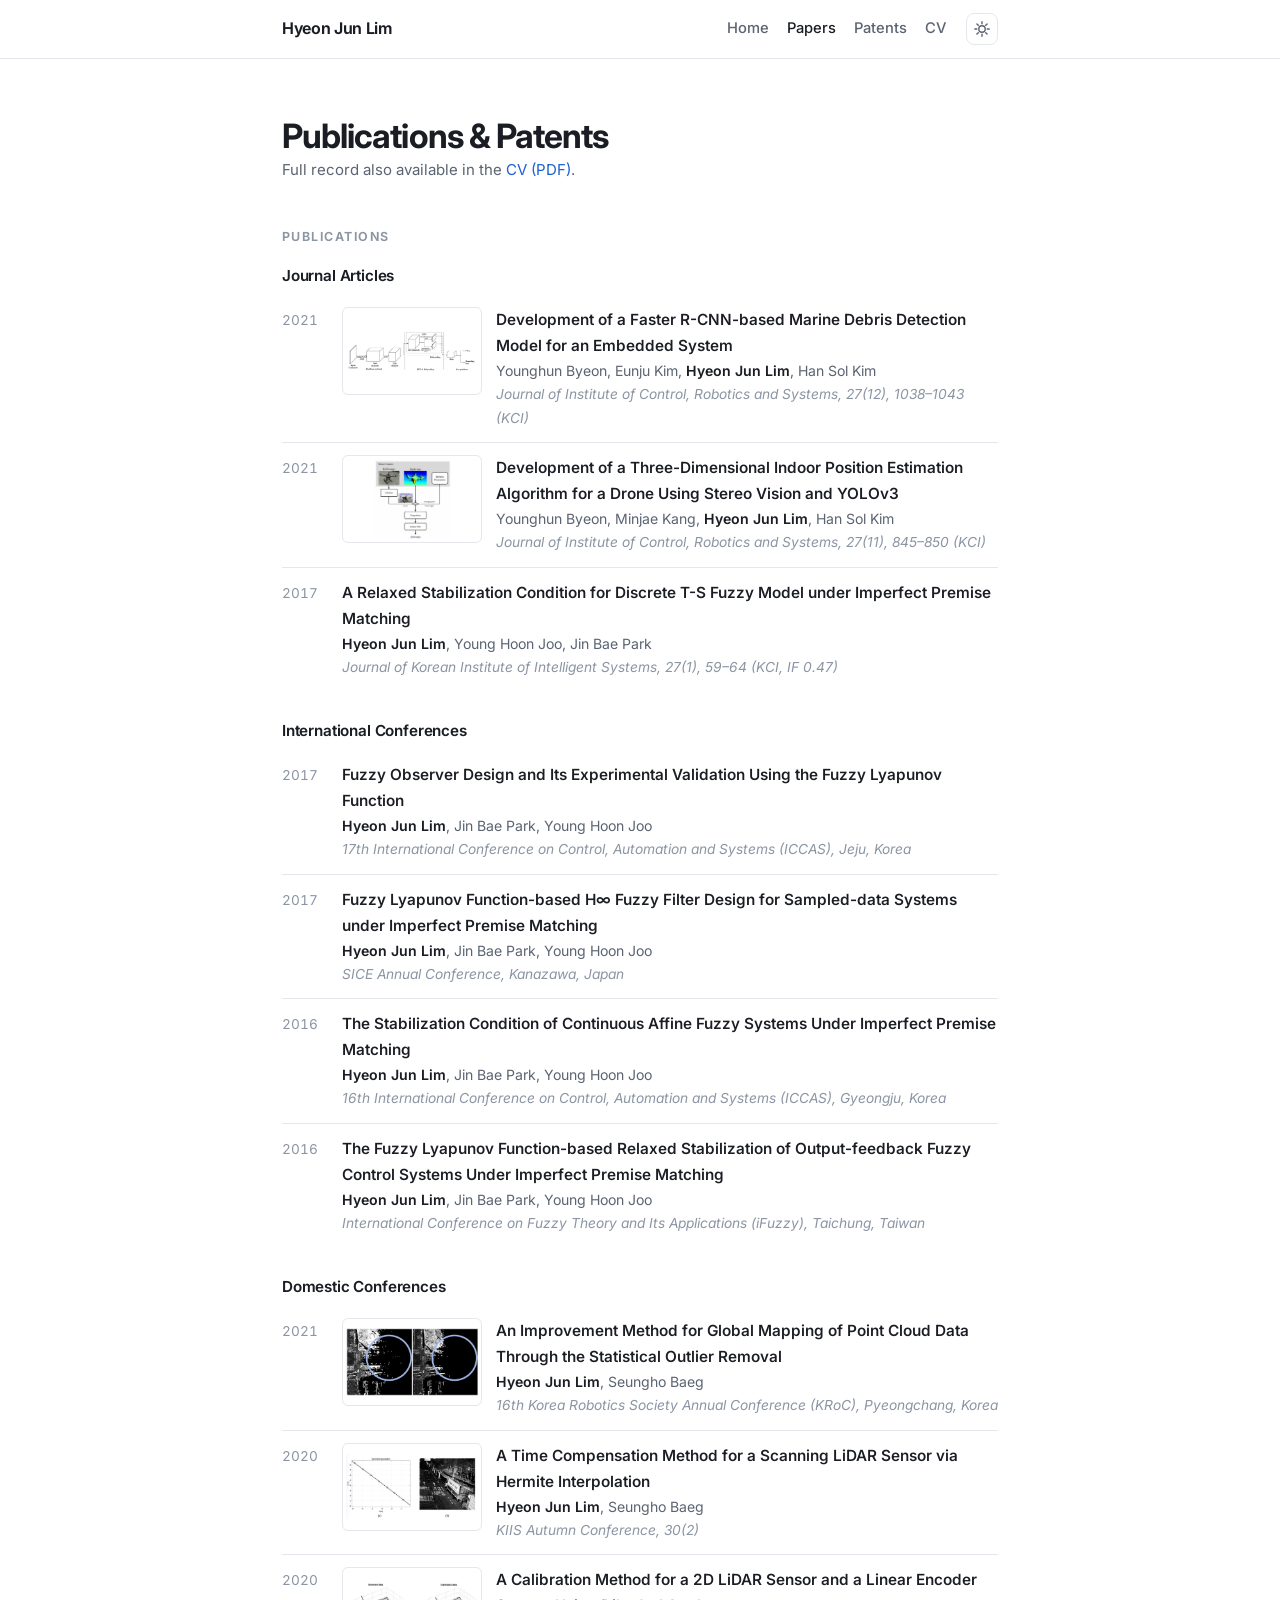
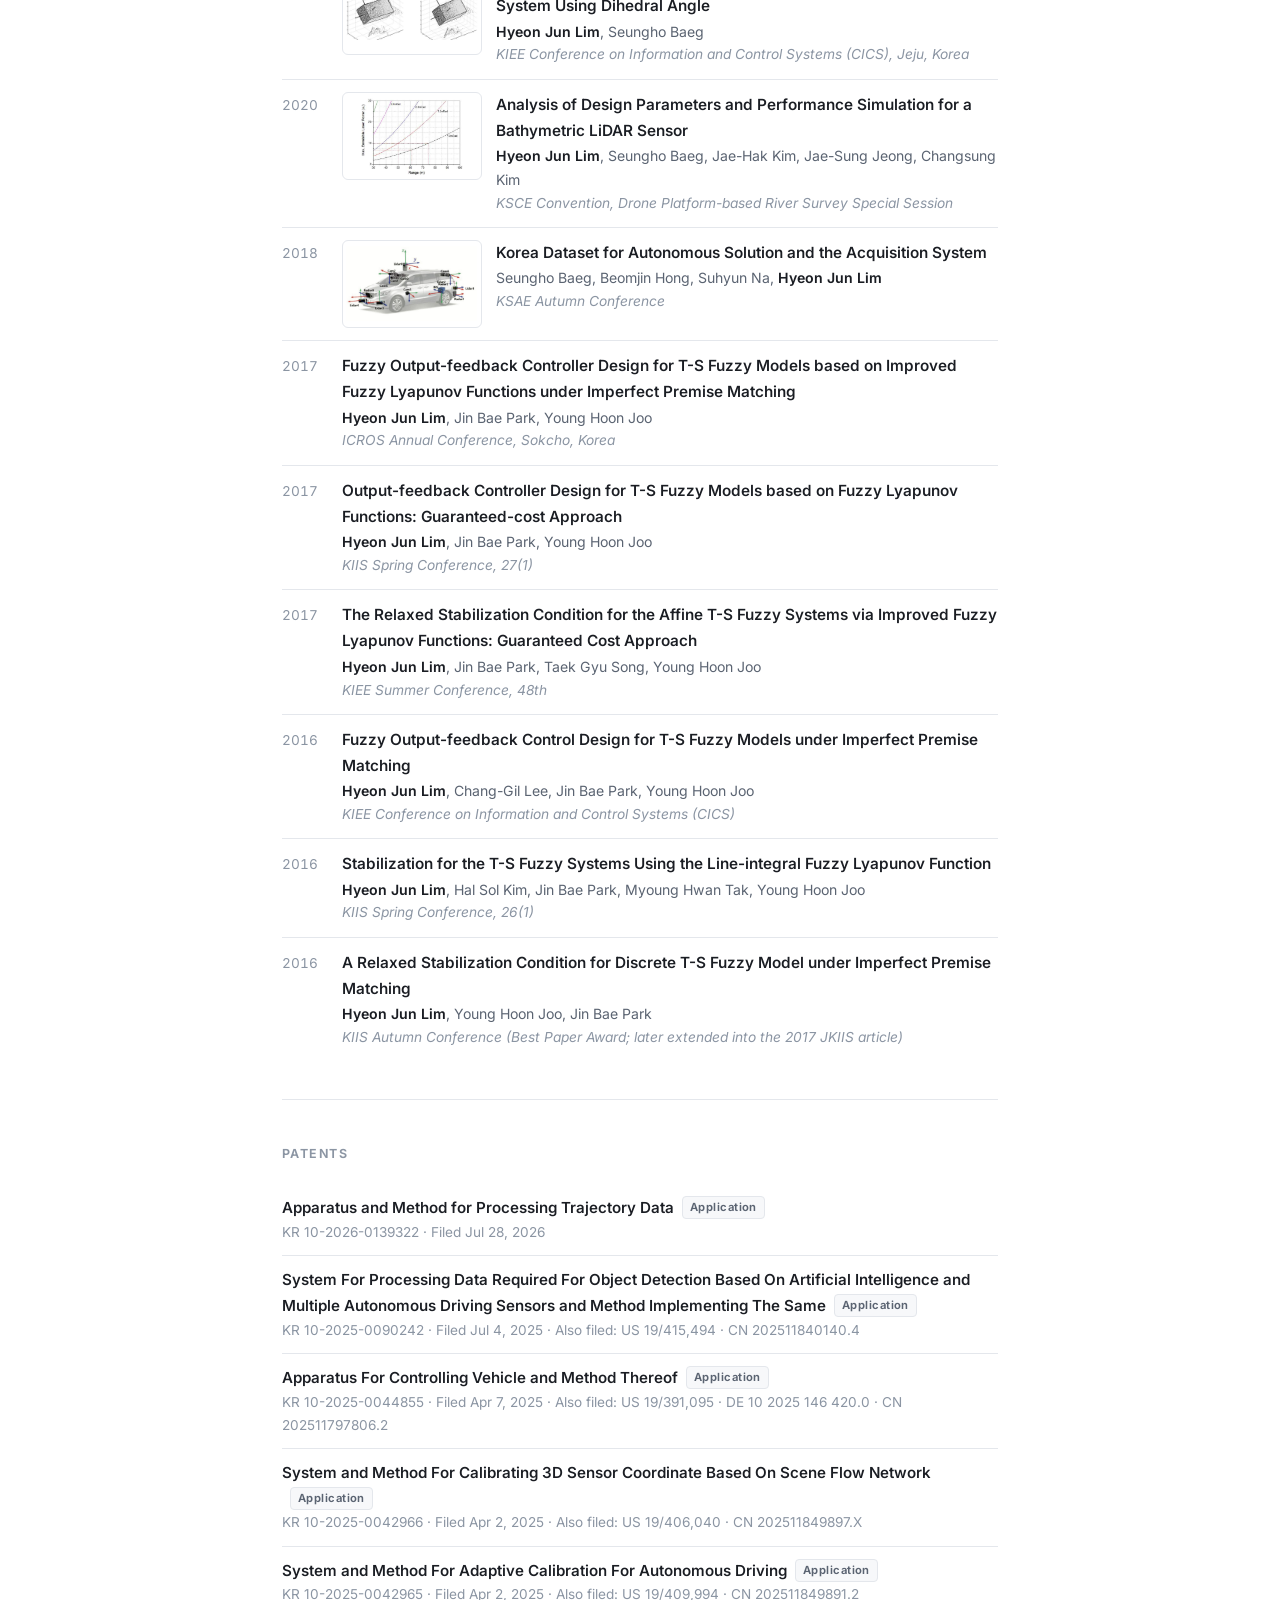
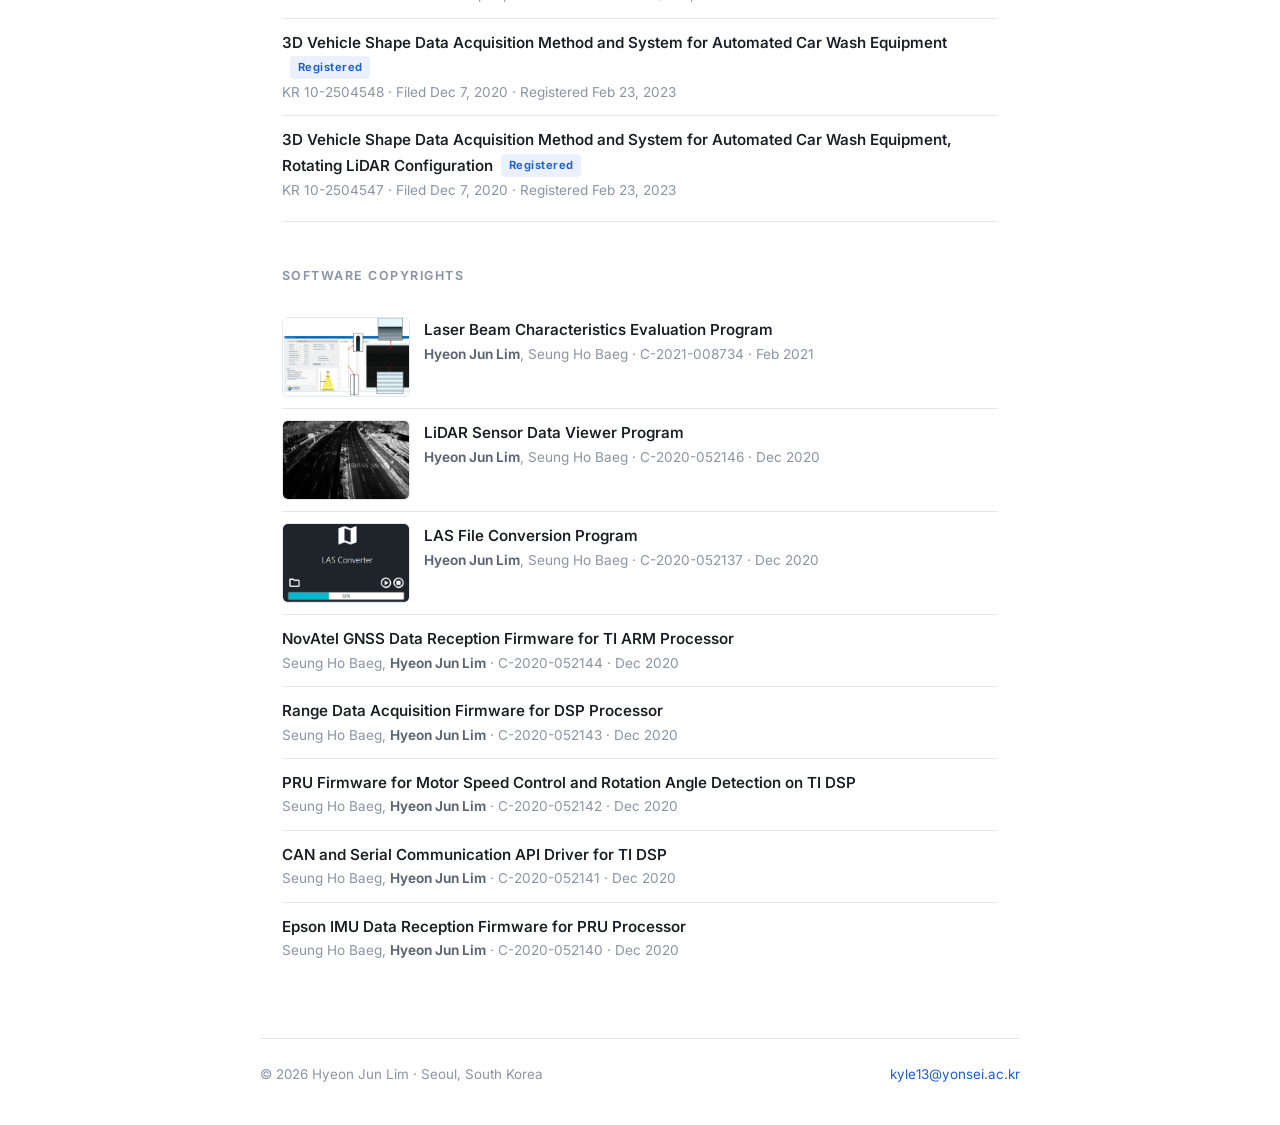
==== commit 90214af2: "Note how the 2016 conference paper relates to the journal article Correcting the conference title to" ====
--- a/publications.html
+++ b/publications.html
@@ -197,7 +197,7 @@
       <div>
         <div class="pub-title">A Relaxed Stabilization Condition for Discrete T-S Fuzzy Model under Imperfect Premise Matching</div>
         <div class="pub-authors"><span class="me">Hyeon Jun Lim</span>, Young Hoon Joo, Jin Bae Park</div>
-        <div class="pub-venue">KIIS Autumn Conference (Best Paper Award)</div>
+        <div class="pub-venue">KIIS Autumn Conference (Best Paper Award; later extended into the 2017 JKIIS article)</div>
       </div>
     </div></div></section>
 <section class="section" id="patents"><h2 class="section-title">Patents</h2><div class="row">
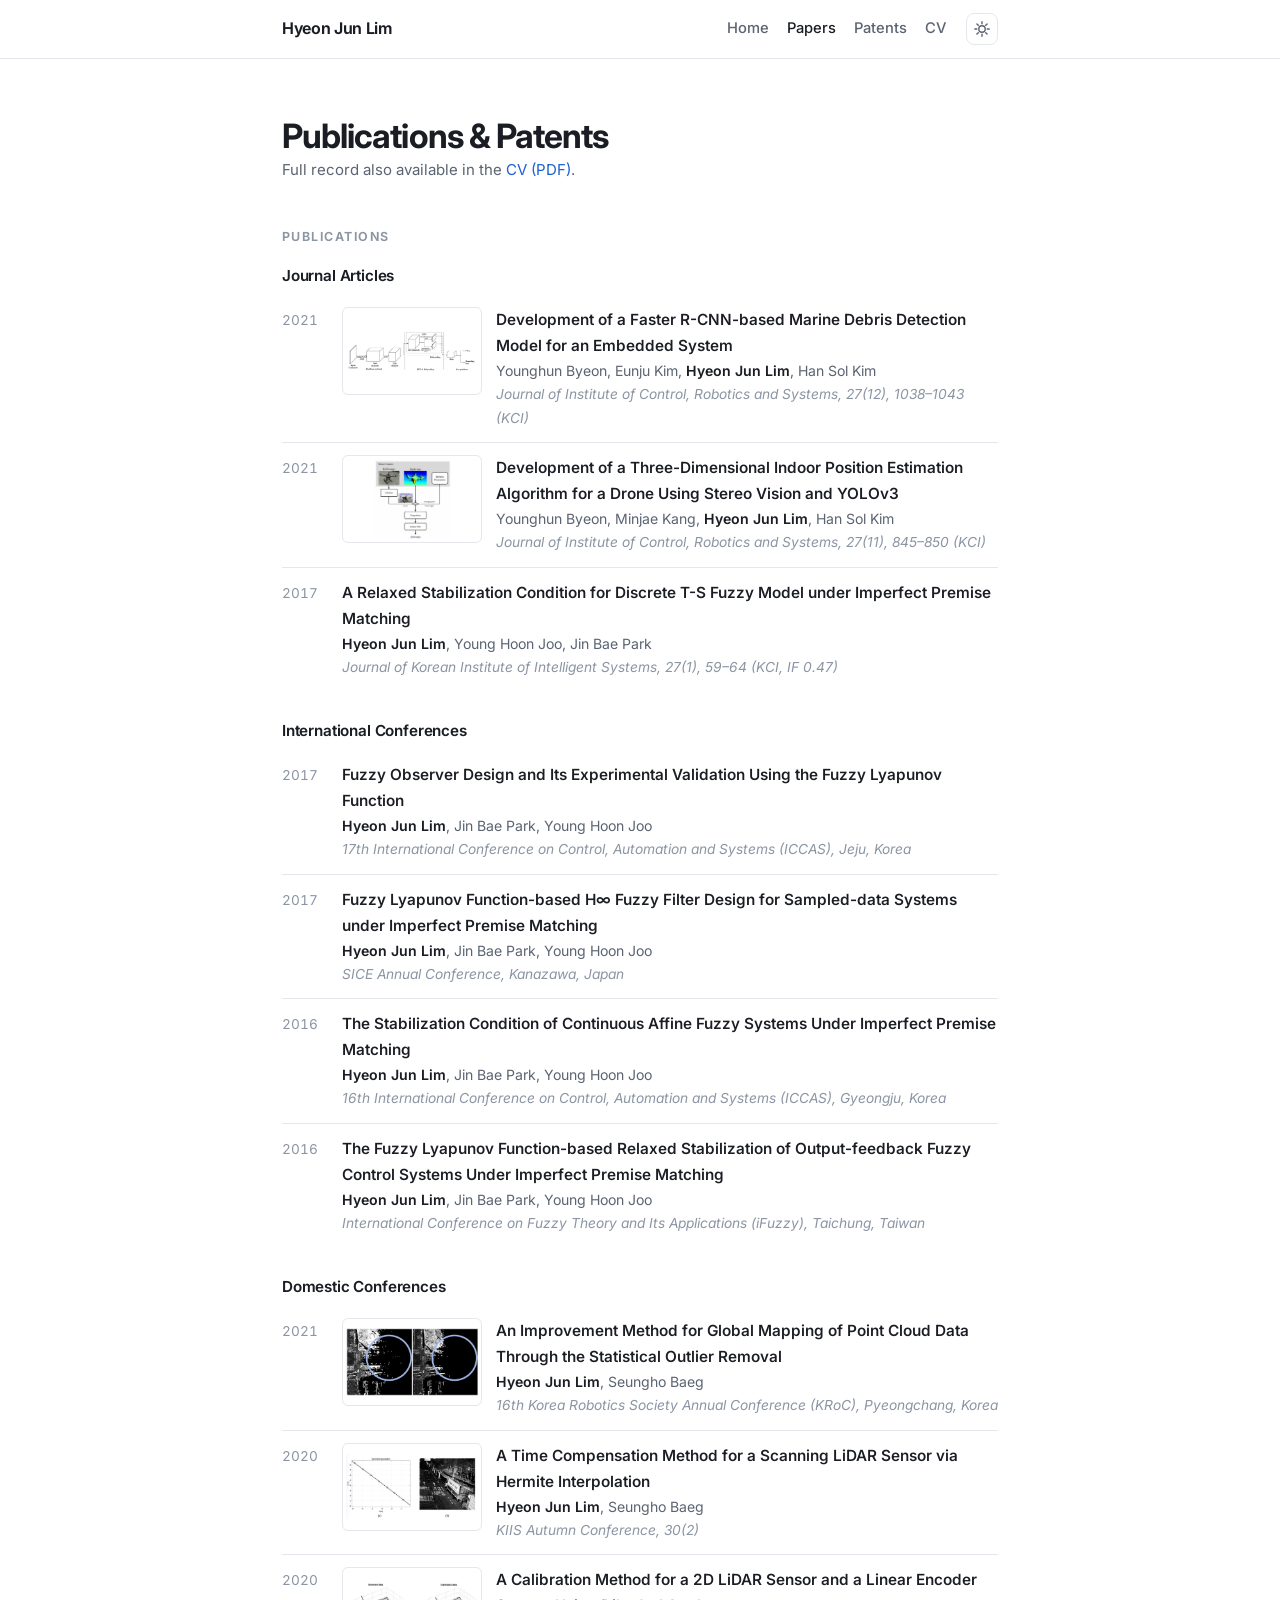
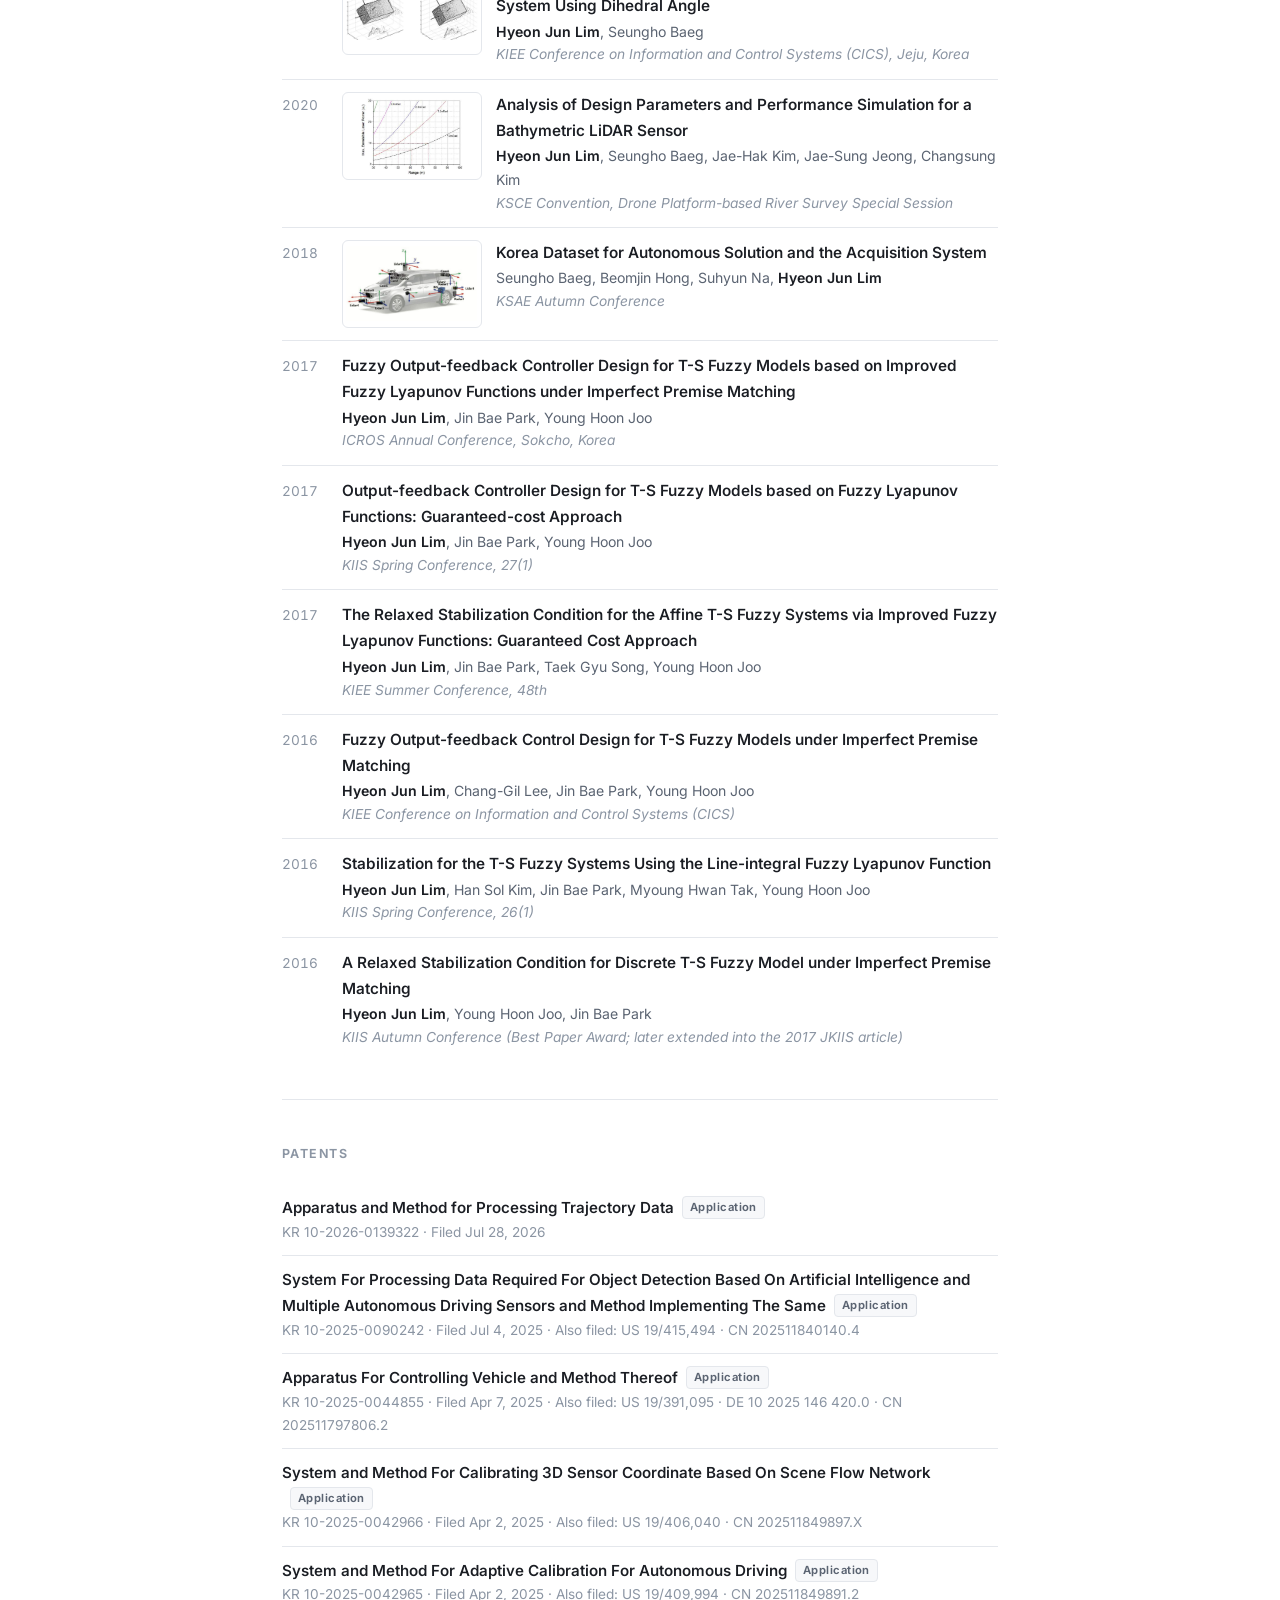
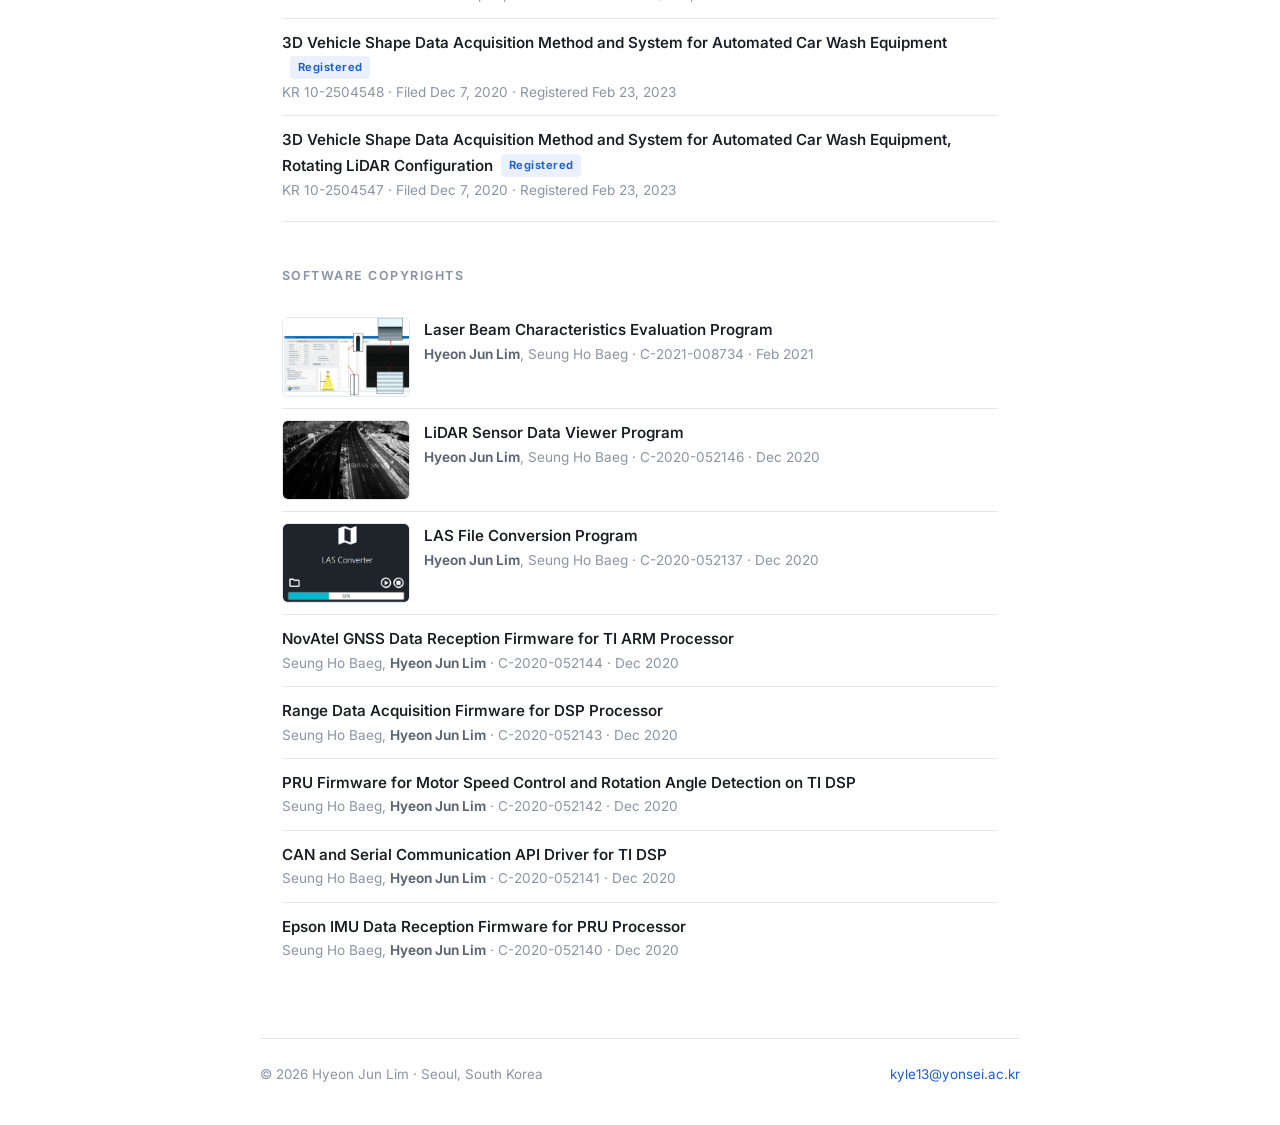
==== commit 6082f99c: "Name the domain in the KODAS release note and fix a co-author The release line said only "the 128-ch" ====
--- a/publications.html
+++ b/publications.html
@@ -187,7 +187,7 @@
       
       <div>
         <div class="pub-title">Stabilization for the T-S Fuzzy Systems Using the Line-integral Fuzzy Lyapunov Function</div>
-        <div class="pub-authors"><span class="me">Hyeon Jun Lim</span>, Hal Sol Kim, Jin Bae Park, Myoung Hwan Tak, Young Hoon Joo</div>
+        <div class="pub-authors"><span class="me">Hyeon Jun Lim</span>, Han Sol Kim, Jin Bae Park, Myoung Hwan Tak, Young Hoon Joo</div>
         <div class="pub-venue">KIIS Spring Conference, 26(1)</div>
       </div>
     </div>
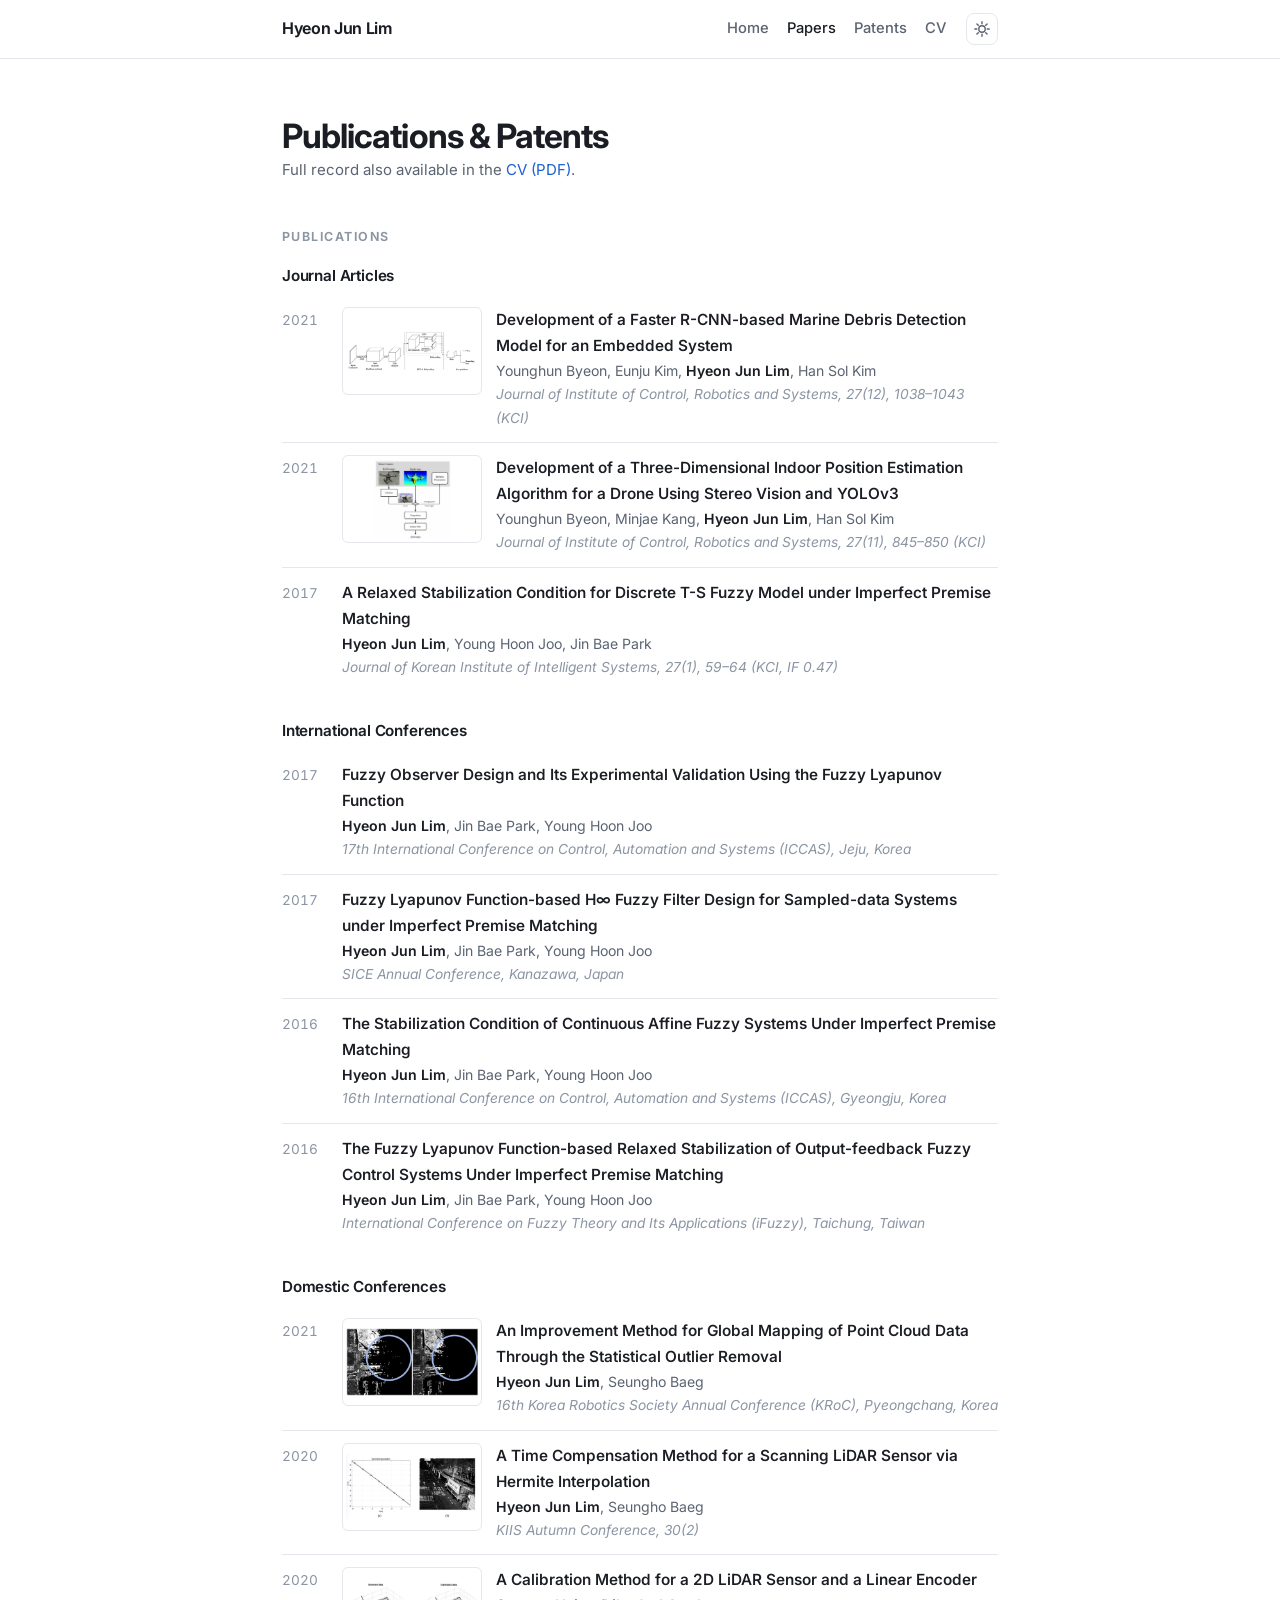
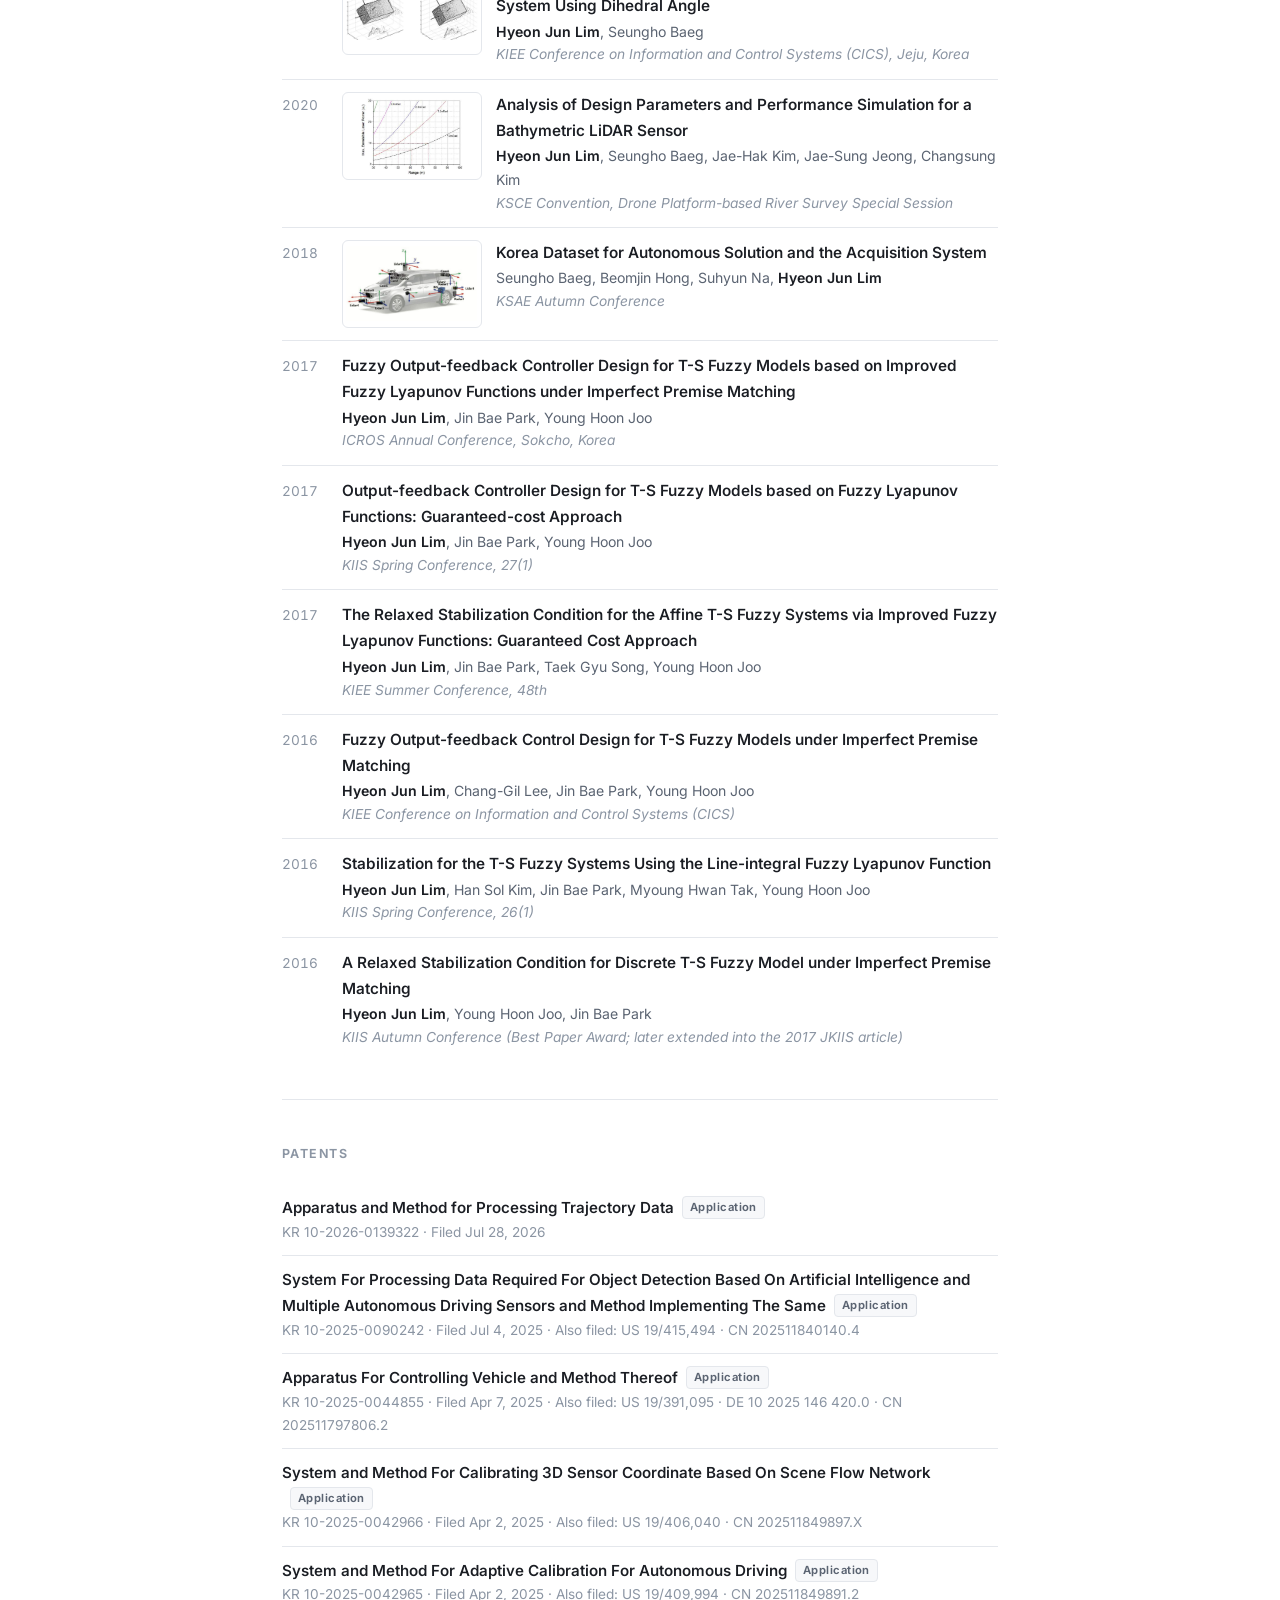
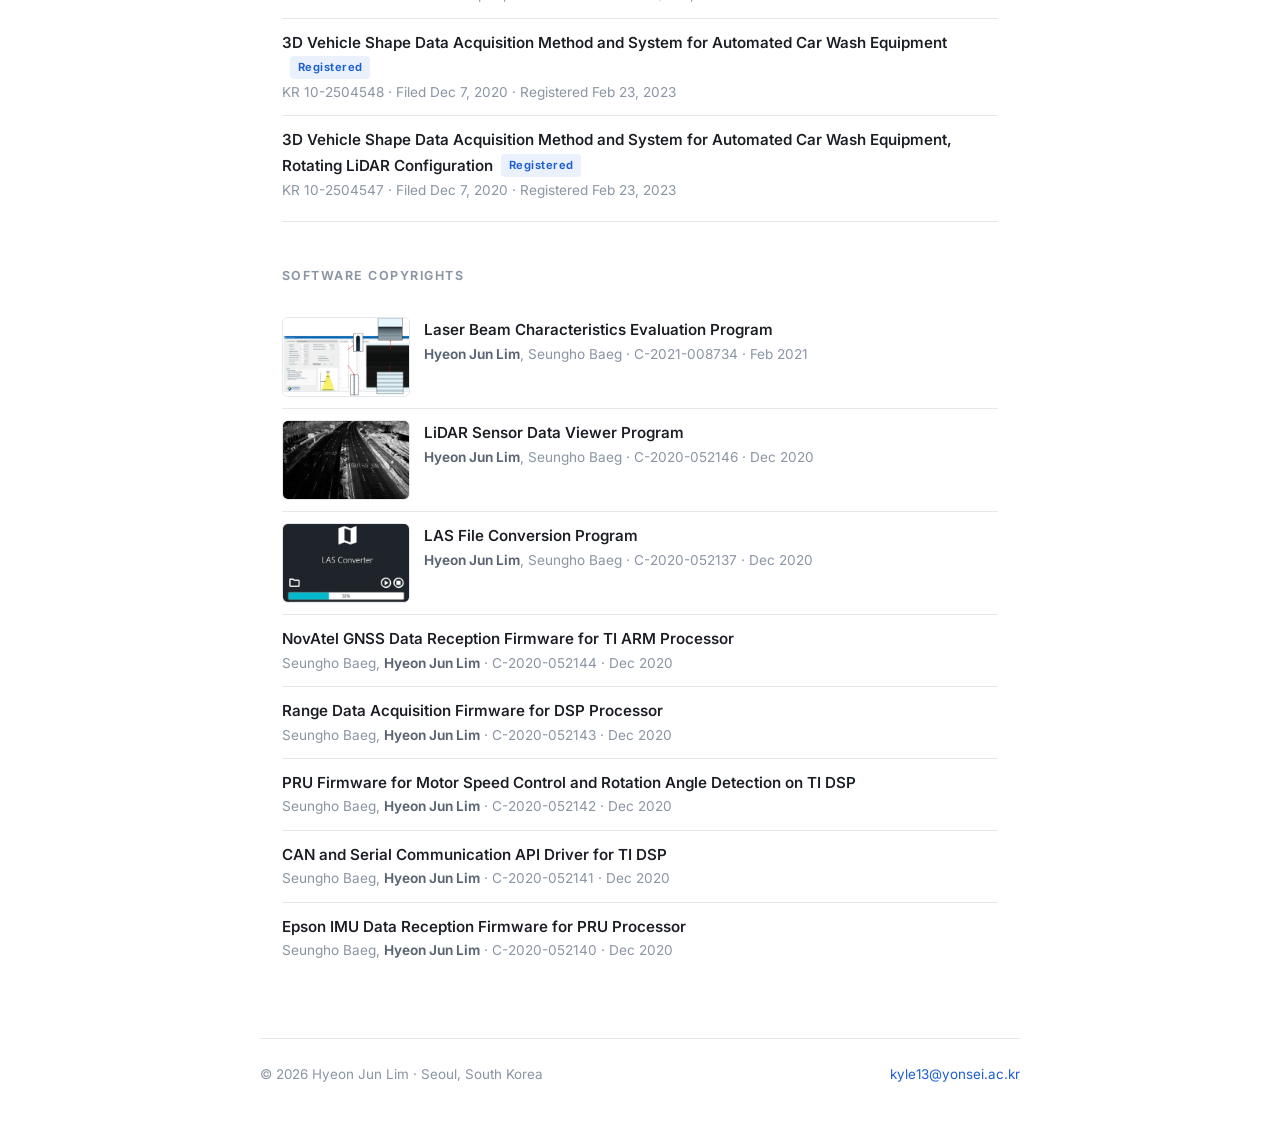
==== commit 2b62dd11: "Serve the LaTeX CV from the site and settle a co-author's spelling The software copyright entries ca" ====
--- a/publications.html
+++ b/publications.html
@@ -232,56 +232,56 @@
     <img class="sw-thumb" src="assets/img/sw/laser-beam-evaluation.jpg" alt="Screen from Laser Beam Characteristics Evaluation Program" loading="lazy">
     <div>
       <div class="row-title">Laser Beam Characteristics Evaluation Program</div>
-      <div class="row-meta"><span class="me">Hyeon Jun Lim</span>, Seung Ho Baeg · C-2021-008734 · Feb 2021</div>
+      <div class="row-meta"><span class="me">Hyeon Jun Lim</span>, Seungho Baeg · C-2021-008734 · Feb 2021</div>
     </div>
   </div>
 <div class="row row--media">
     <img class="sw-thumb" src="assets/img/sw/lidar-data-viewer.jpg" alt="Screen from LiDAR Sensor Data Viewer Program" loading="lazy">
     <div>
       <div class="row-title">LiDAR Sensor Data Viewer Program</div>
-      <div class="row-meta"><span class="me">Hyeon Jun Lim</span>, Seung Ho Baeg · C-2020-052146 · Dec 2020</div>
+      <div class="row-meta"><span class="me">Hyeon Jun Lim</span>, Seungho Baeg · C-2020-052146 · Dec 2020</div>
     </div>
   </div>
 <div class="row row--media">
     <img class="sw-thumb" src="assets/img/sw/las-converter.jpg" alt="Screen from LAS File Conversion Program" loading="lazy">
     <div>
       <div class="row-title">LAS File Conversion Program</div>
-      <div class="row-meta"><span class="me">Hyeon Jun Lim</span>, Seung Ho Baeg · C-2020-052137 · Dec 2020</div>
+      <div class="row-meta"><span class="me">Hyeon Jun Lim</span>, Seungho Baeg · C-2020-052137 · Dec 2020</div>
     </div>
   </div>
 <div class="row row--media">
     
     <div>
       <div class="row-title">NovAtel GNSS Data Reception Firmware for TI ARM Processor</div>
-      <div class="row-meta">Seung Ho Baeg, <span class="me">Hyeon Jun Lim</span> · C-2020-052144 · Dec 2020</div>
+      <div class="row-meta">Seungho Baeg, <span class="me">Hyeon Jun Lim</span> · C-2020-052144 · Dec 2020</div>
     </div>
   </div>
 <div class="row row--media">
     
     <div>
       <div class="row-title">Range Data Acquisition Firmware for DSP Processor</div>
-      <div class="row-meta">Seung Ho Baeg, <span class="me">Hyeon Jun Lim</span> · C-2020-052143 · Dec 2020</div>
+      <div class="row-meta">Seungho Baeg, <span class="me">Hyeon Jun Lim</span> · C-2020-052143 · Dec 2020</div>
     </div>
   </div>
 <div class="row row--media">
     
     <div>
       <div class="row-title">PRU Firmware for Motor Speed Control and Rotation Angle Detection on TI DSP</div>
-      <div class="row-meta">Seung Ho Baeg, <span class="me">Hyeon Jun Lim</span> · C-2020-052142 · Dec 2020</div>
+      <div class="row-meta">Seungho Baeg, <span class="me">Hyeon Jun Lim</span> · C-2020-052142 · Dec 2020</div>
     </div>
   </div>
 <div class="row row--media">
     
     <div>
       <div class="row-title">CAN and Serial Communication API Driver for TI DSP</div>
-      <div class="row-meta">Seung Ho Baeg, <span class="me">Hyeon Jun Lim</span> · C-2020-052141 · Dec 2020</div>
+      <div class="row-meta">Seungho Baeg, <span class="me">Hyeon Jun Lim</span> · C-2020-052141 · Dec 2020</div>
     </div>
   </div>
 <div class="row row--media">
     
     <div>
       <div class="row-title">Epson IMU Data Reception Firmware for PRU Processor</div>
-      <div class="row-meta">Seung Ho Baeg, <span class="me">Hyeon Jun Lim</span> · C-2020-052140 · Dec 2020</div>
+      <div class="row-meta">Seungho Baeg, <span class="me">Hyeon Jun Lim</span> · C-2020-052140 · Dec 2020</div>
     </div>
   </div></section>
 
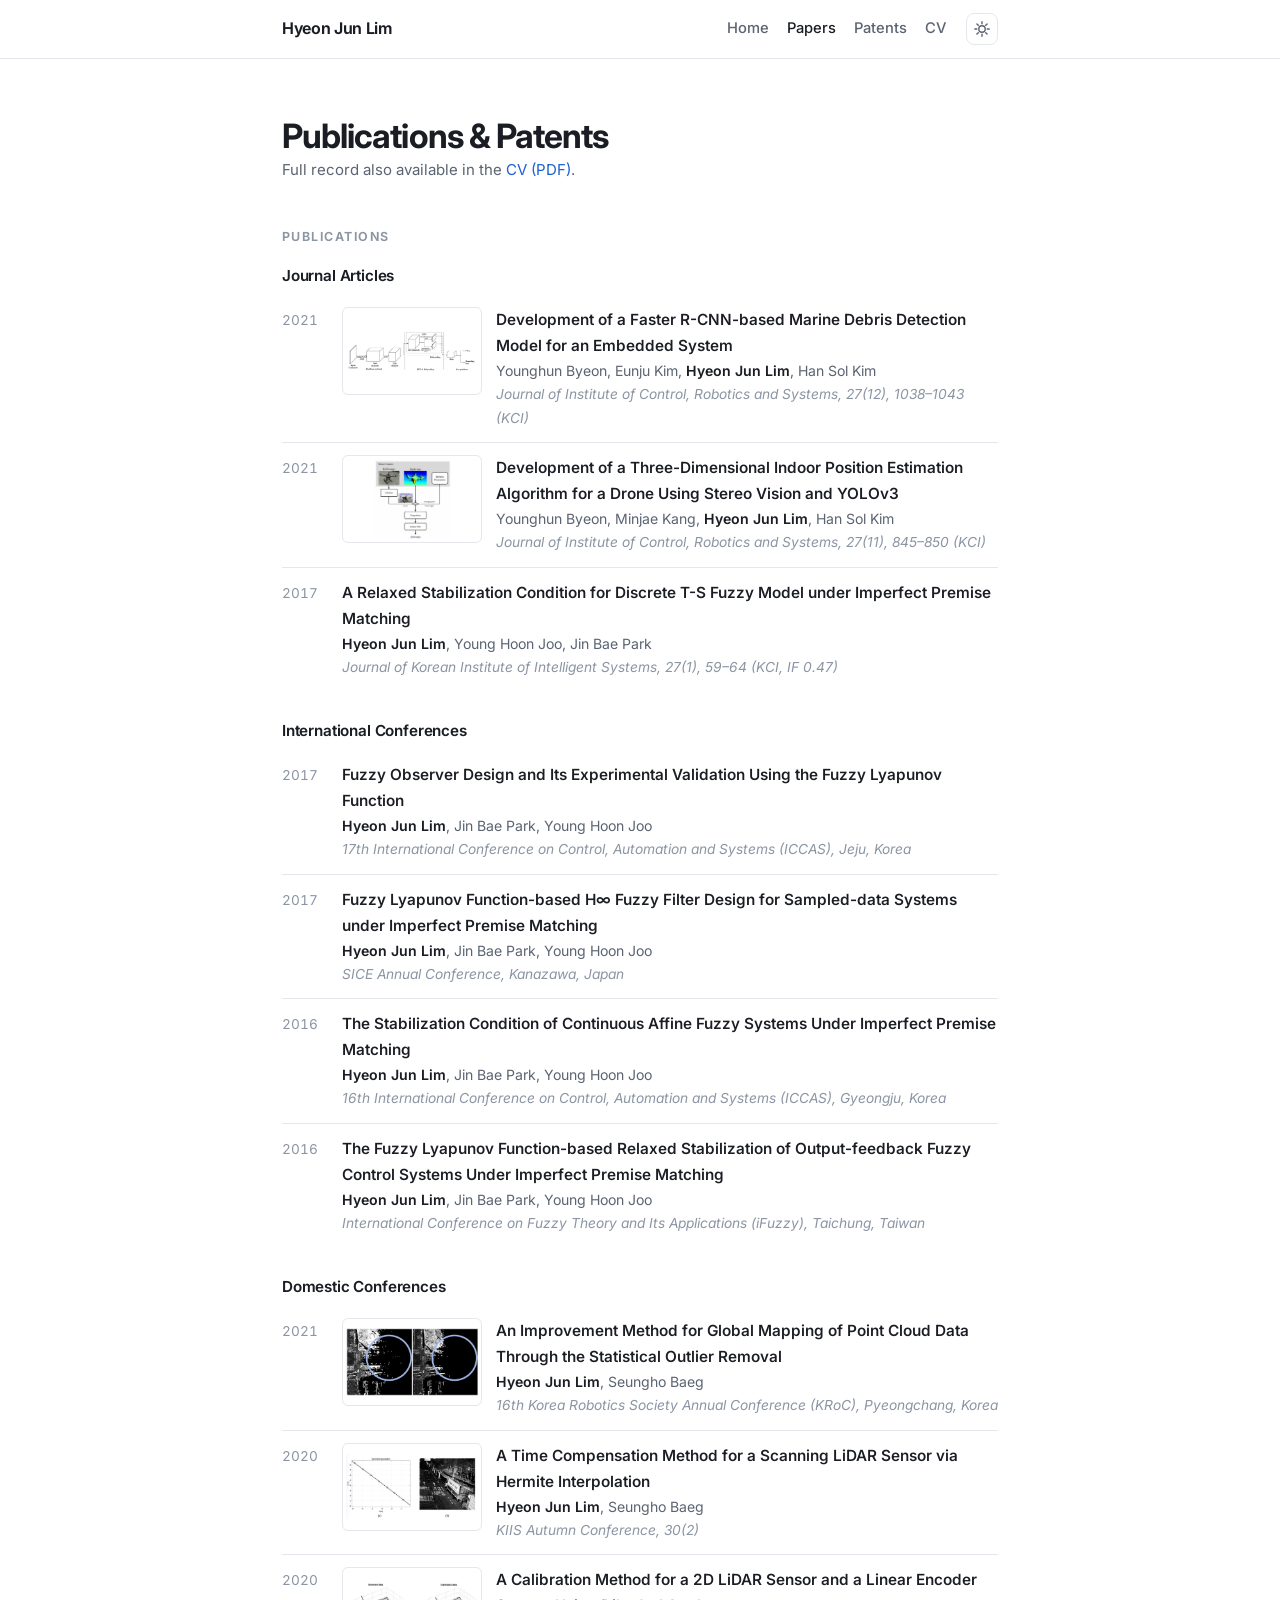
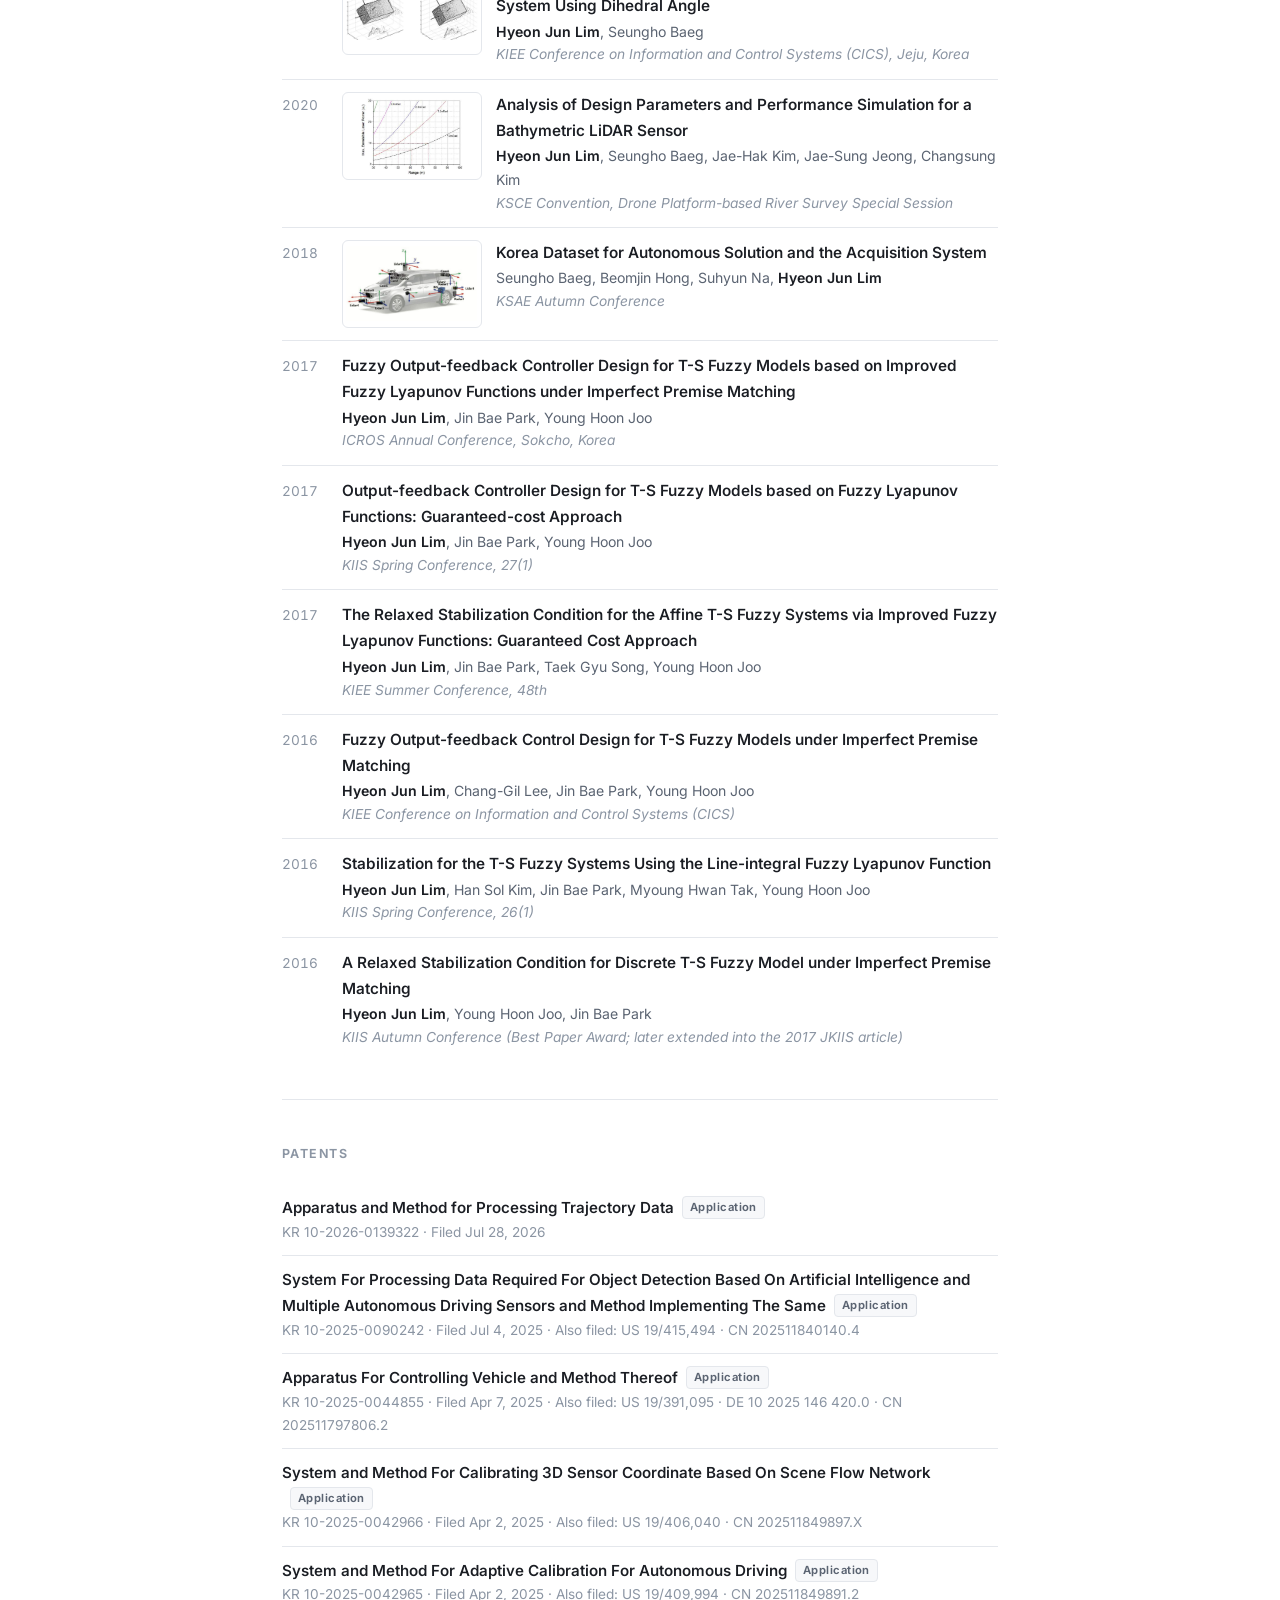
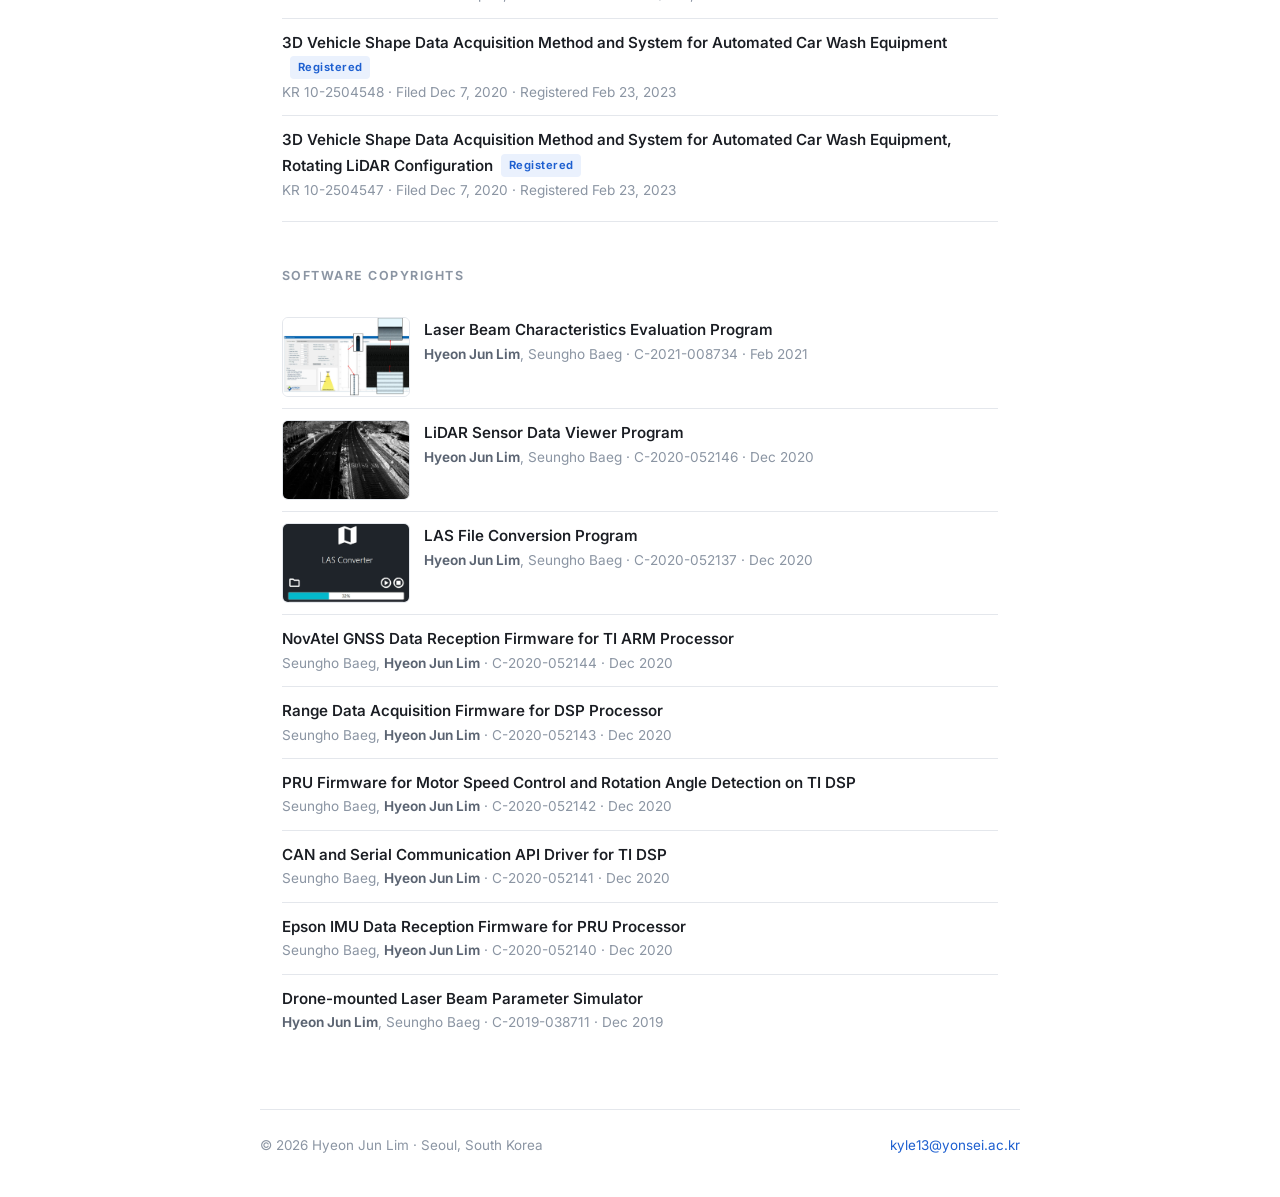
==== commit 78427de6: "Add the drone laser beam parameter simulator copyright Registered C-2019-038711 in Dec 2019 at KITEC" ====
--- a/publications.html
+++ b/publications.html
@@ -26,7 +26,7 @@
 <nav class="nav">
   <div class="nav-inner">
     <a class="nav-brand" href="index.html">Hyeon Jun Lim</a>
-    <div class="nav-links"><a href="index.html">Home</a><a href="#publications">Papers</a><a href="#patents">Patents</a><a href="assets/files/cv.pdf">CV</a></div>
+    <div class="nav-links"><a href="index.html">Home</a><a href="#publications">Papers</a><a href="#patents">Patents</a><a href="assets/files/cv.pdf?v=2a9c4e4c">CV</a></div>
     <button class="theme-toggle" type="button" aria-label="Toggle color theme">
       <svg class="icon-sun" viewBox="0 0 16 16" aria-hidden="true"><circle cx="8" cy="8" r="3.2" fill="none" stroke="currentColor" stroke-width="1.4"/><path d="M8 .8v2M8 13.2v2M.8 8h2M13.2 8h2M2.9 2.9l1.4 1.4M11.7 11.7l1.4 1.4M13.1 2.9l-1.4 1.4M4.3 11.7l-1.4 1.4" stroke="currentColor" stroke-width="1.4" stroke-linecap="round"/></svg>
       <svg class="icon-moon" viewBox="0 0 16 16" aria-hidden="true"><path d="M13.5 9.6A5.8 5.8 0 0 1 6.4 2.5a5.8 5.8 0 1 0 7.1 7.1Z" fill="currentColor"/></svg>
@@ -35,7 +35,7 @@
 </nav>
 <header class="hero wrap" style="display:block;padding-bottom:0">
       <h1 class="hero-name">Publications &amp; Patents</h1>
-      <div class="hero-meta">Full record also available in the <a href="assets/files/cv.pdf">CV (PDF)</a>.</div>
+      <div class="hero-meta">Full record also available in the <a href="assets/files/cv.pdf?v=2a9c4e4c">CV (PDF)</a>.</div>
     </header>
 <main class="wrap">
 <section class="section" id="publications"><h2 class="section-title">Publications</h2><div class="pub-group"><h3>Journal Articles</h3><div class="pub">
@@ -282,6 +282,13 @@
     <div>
       <div class="row-title">Epson IMU Data Reception Firmware for PRU Processor</div>
       <div class="row-meta">Seungho Baeg, <span class="me">Hyeon Jun Lim</span> · C-2020-052140 · Dec 2020</div>
+    </div>
+  </div>
+<div class="row row--media">
+    
+    <div>
+      <div class="row-title">Drone-mounted Laser Beam Parameter Simulator</div>
+      <div class="row-meta"><span class="me">Hyeon Jun Lim</span>, Seungho Baeg · C-2019-038711 · Dec 2019</div>
     </div>
   </div></section>
 
